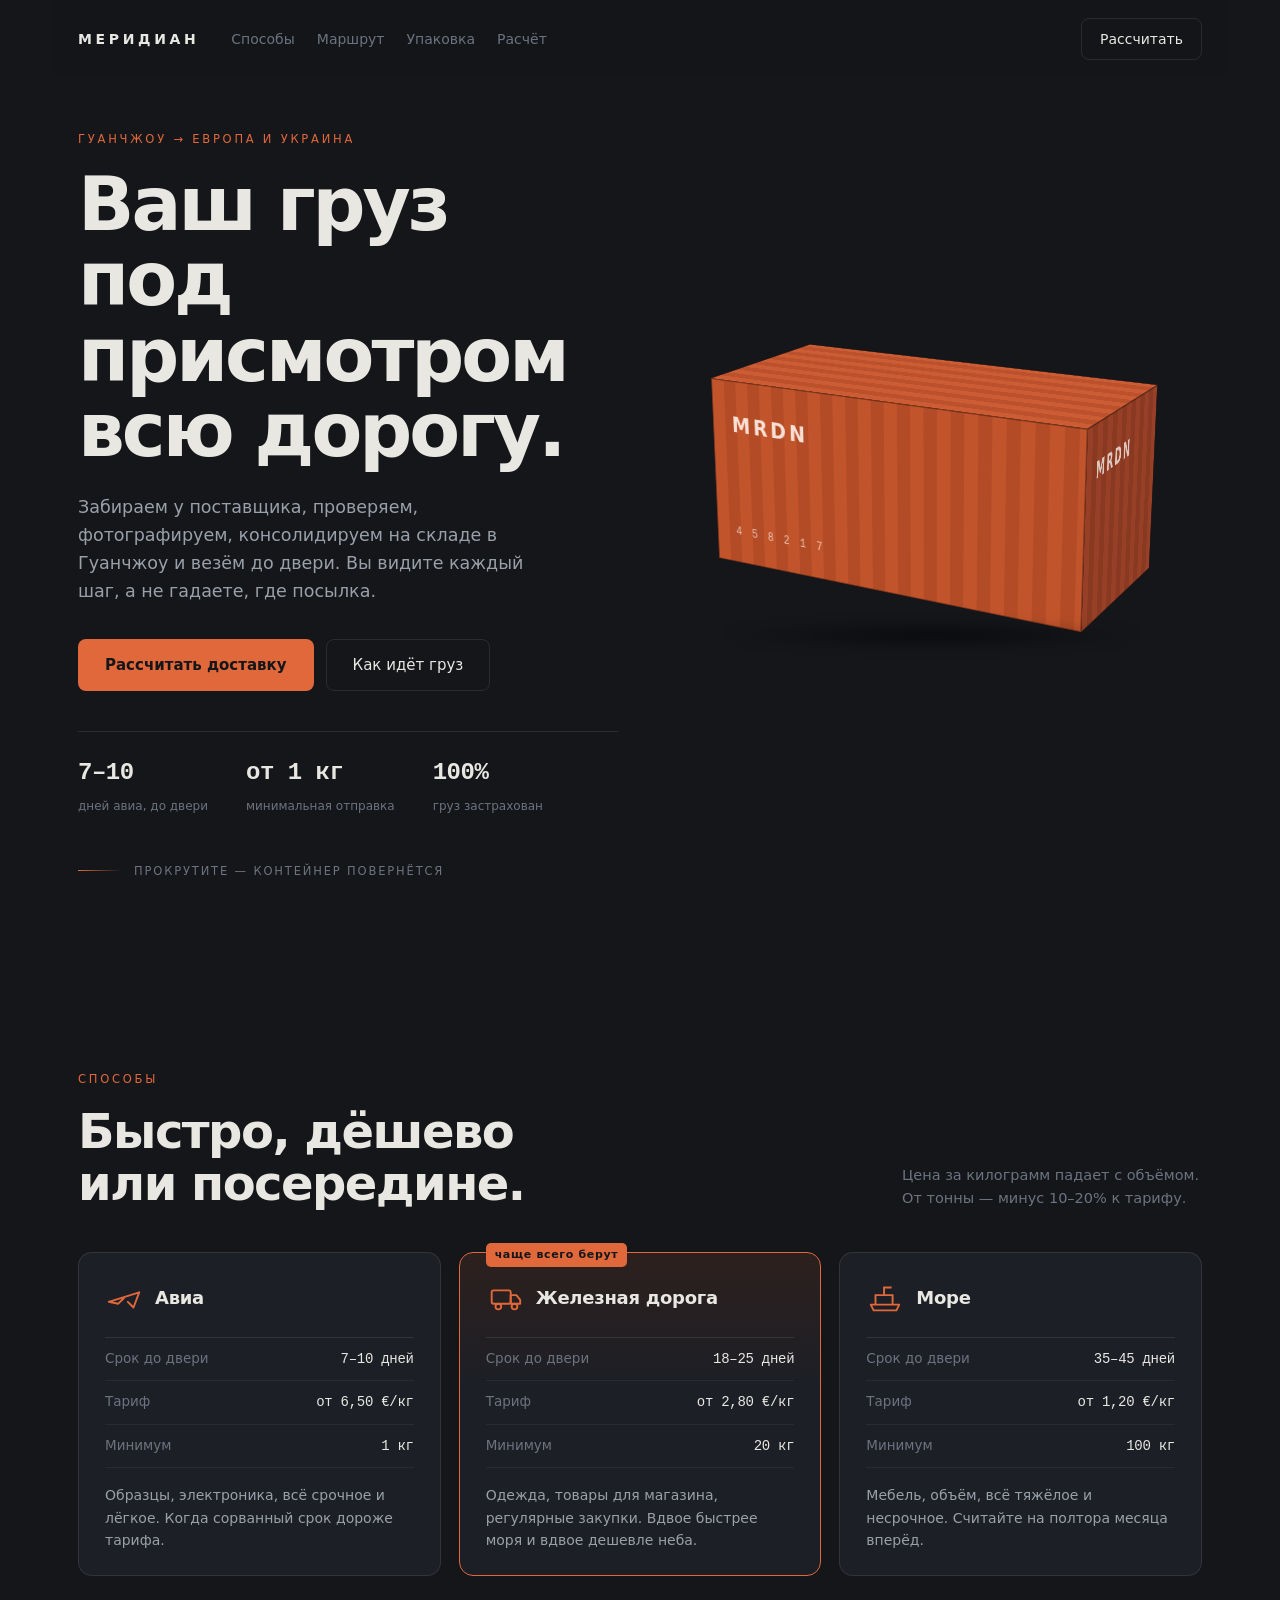
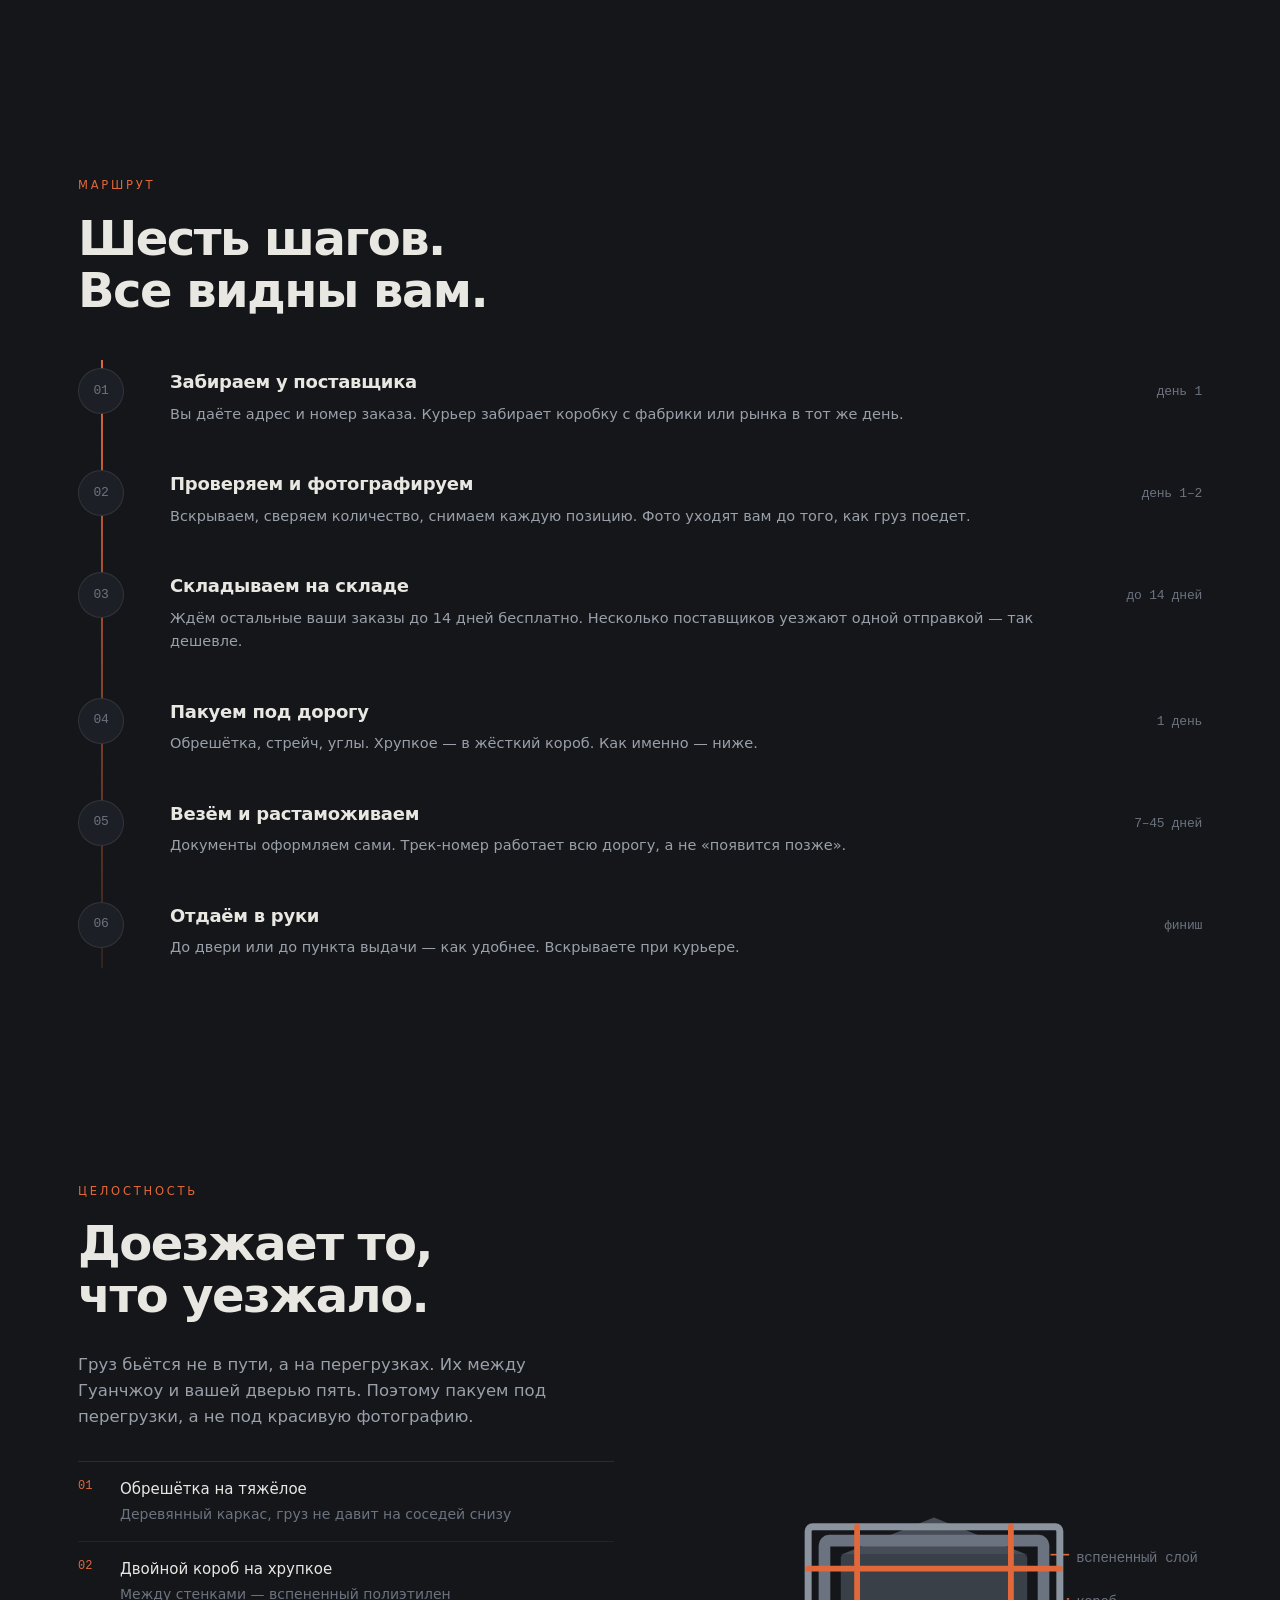
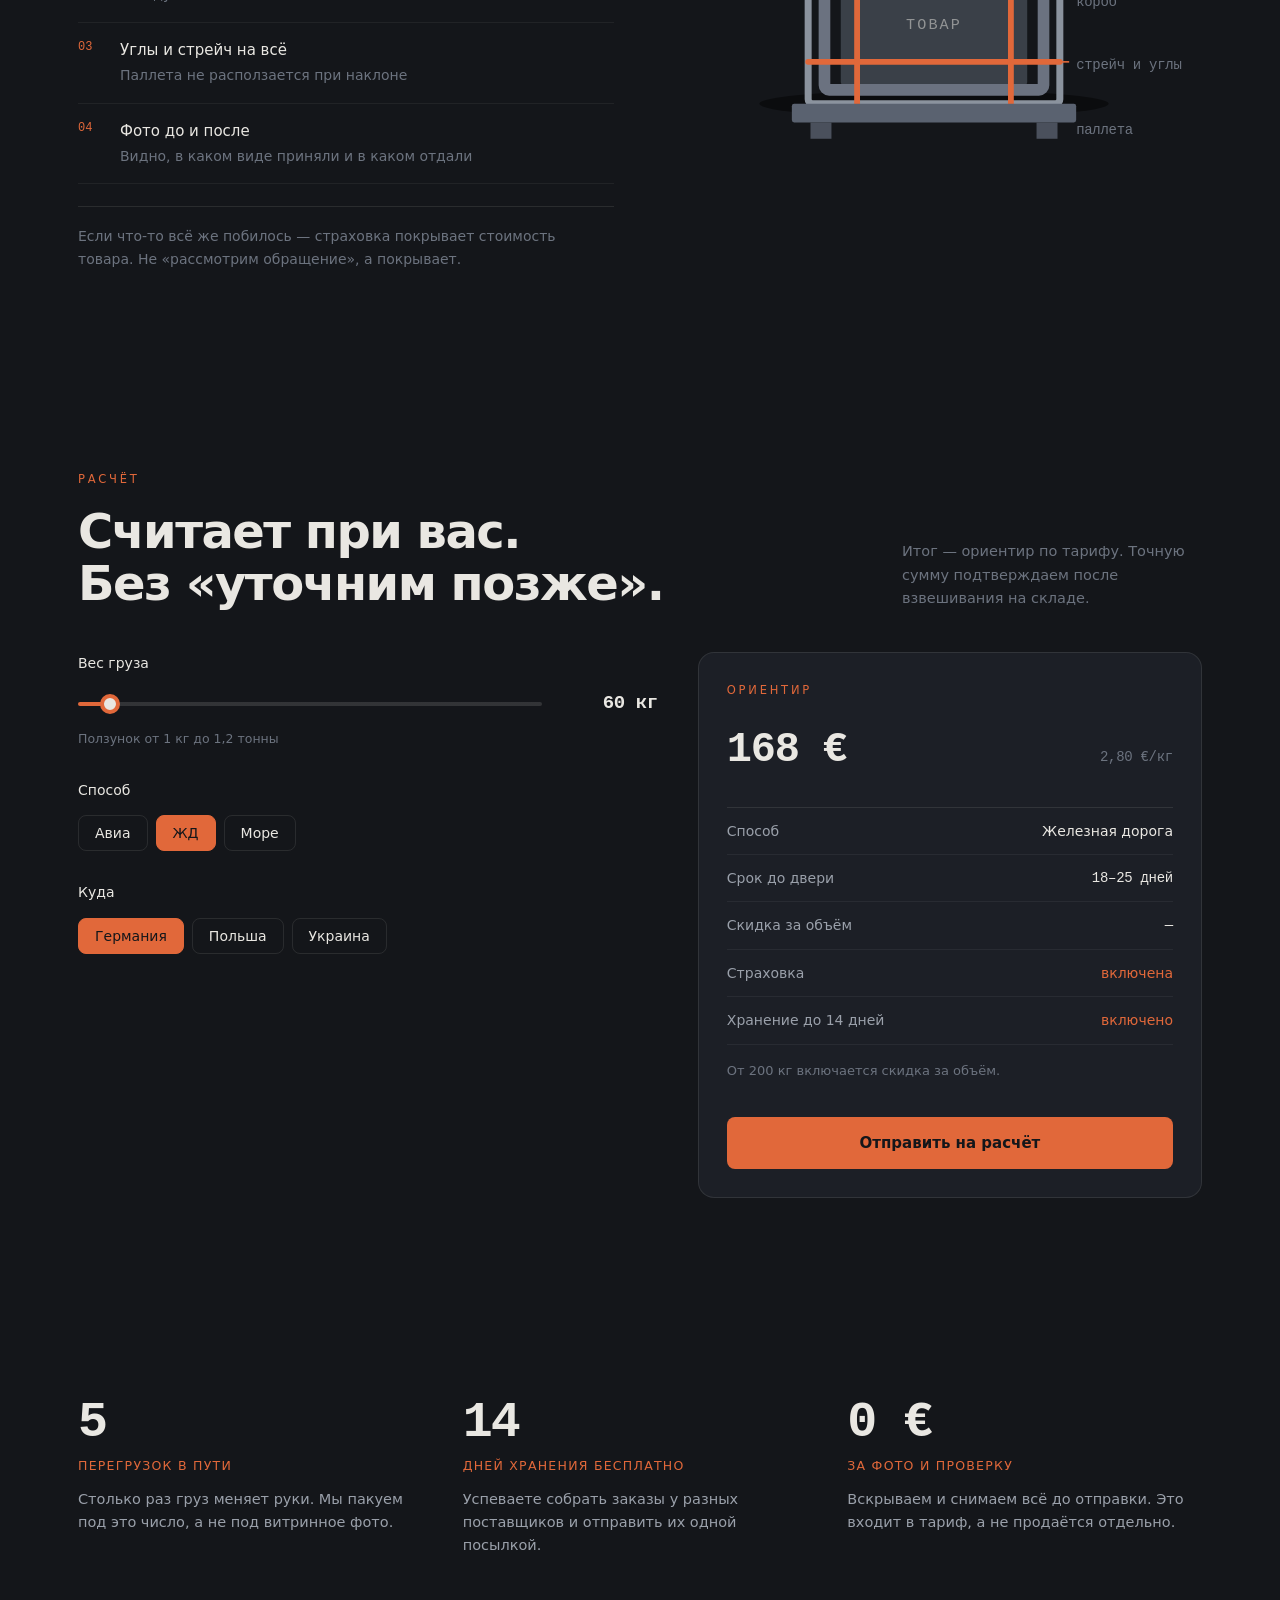
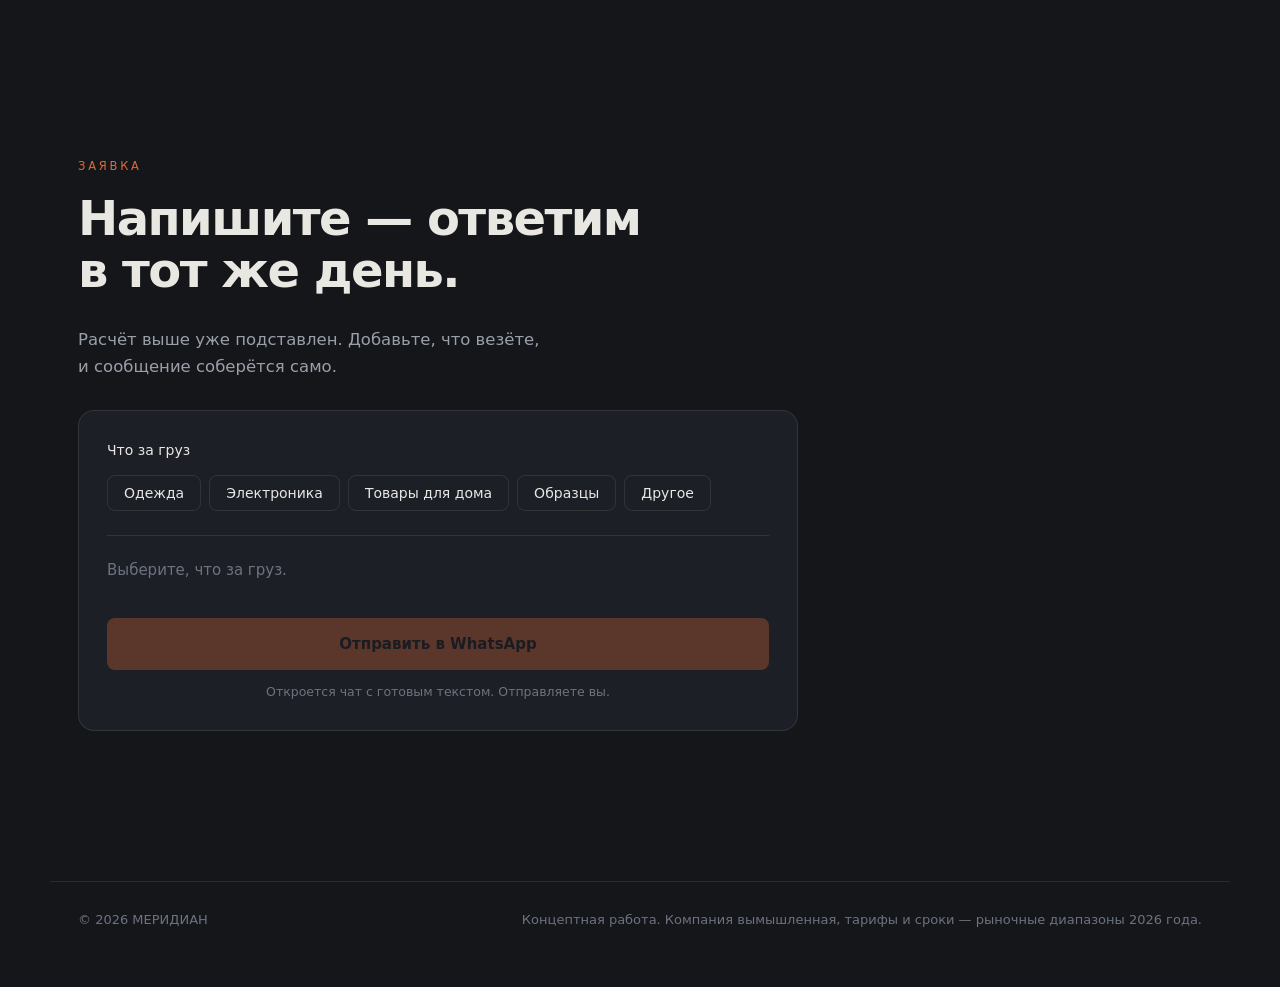
==== cargo/index.html @ ff0954dd "Меридиан — карго из Китая Пятая работа. Контейнер собран в НАСТОЯЩЕМ 3D: шесть граней в общем простр" ====
<!doctype html>
<html lang="ru">
<head>
<meta charset="utf-8">
<meta name="viewport" content="width=device-width, initial-scale=1">
<title>МЕРИДИАН — карго из Китая в Европу и Украину</title>
<meta name="description" content="Забираем товар у поставщика в Гуанчжоу, консолидируем на складе, довозим до двери. Авиа 7–10 дней, ЖД 18–25. Фото груза перед отправкой, страховка включена.">
<meta name="theme-color" content="#14161A">
<meta property="og:title" content="МЕРИДИАН — карго из Китая">
<meta property="og:description" content="От поставщика до двери. Авиа 7–10 дней, ЖД 18–25.">
<meta property="og:type" content="website">
<link rel="icon" href="data:image/svg+xml,<svg xmlns='http://www.w3.org/2000/svg' viewBox='0 0 32 32'><rect width='32' height='32' rx='8' fill='%2314161A'/><g stroke='%23E1683A' stroke-width='2.4' fill='none'><path d='M7 12h18M7 16h18M7 20h18'/></g></svg>">
<link rel="stylesheet" href="styles.css">
</head>
<body>

<header class="nav">
  <a href="#top" class="nav__logo">МЕРИДИАН</a>
  <nav class="nav__menu">
    <a href="#ways">Способы</a>
    <a href="#route">Маршрут</a>
    <a href="#care">Упаковка</a>
    <a href="#calc">Расчёт</a>
  </nav>
  <a href="#order" class="nav__cta">Рассчитать</a>
</header>

<main id="top">

  <!-- ══ ПЕРВЫЙ ЭКРАН · настоящий CSS-3D контейнер ══ -->
  <section class="hero">
    <div class="hero__col">
      <p class="eyebrow settle" data-words>Гуанчжоу → Европа и Украина</p>
      <h1 class="settle" data-words>Ваш груз<br>под присмотром<br>всю дорогу.</h1>
      <p class="hero__sub">Забираем у поставщика, проверяем, фотографируем, консолидируем на складе в Гуанчжоу и везём до двери. Вы видите каждый шаг, а не гадаете, где посылка.</p>
      <div class="hero__cta">
        <a href="#calc" class="btn btn--solid">Рассчитать доставку</a>
        <a href="#route" class="btn">Как идёт груз</a>
      </div>
      <div class="facts">
        <div><b class="mono">7–10</b><span>дней авиа, до двери</span></div>
        <div><b class="mono">от 1 кг</b><span>минимальная отправка</span></div>
        <div><b class="mono">100%</b><span>груз застрахован</span></div>
      </div>
    </div>

    <!-- Шесть настоящих граней в 3D-пространстве, а не рисунок -->
    <div class="scene" id="scene" aria-hidden="true">
      <div class="box" id="box">
        <div class="face face--front">
          <span class="face__mark">MRDN</span>
          <span class="face__code mono">4 5 8 2 1 7</span>
        </div>
        <div class="face face--back"></div>
        <div class="face face--left"></div>
        <div class="face face--right"><span class="face__mark">MRDN</span></div>
        <div class="face face--top"></div>
        <div class="face face--bottom"></div>
      </div>
      <div class="scene__shadow"></div>
    </div>

    <p class="cue"><span></span>Прокрутите — контейнер повернётся</p>
  </section>

  <!-- ══ ТРИ СПОСОБА ══ -->
  <section class="sec" id="ways">
    <div class="sec__head">
      <div>
        <p class="eyebrow">Способы</p>
        <h2 class="settle-s" data-words>Быстро, дёшево<br>или посередине.</h2>
      </div>
      <p class="sec__note">Цена за килограмм падает с объёмом. От тонны — минус 10–20% к тарифу.</p>
    </div>

    <div class="ways">
      <article class="way">
        <div class="way__top">
          <span class="way__ico" aria-hidden="true">
            <svg viewBox="0 0 40 40"><path d="M4 24 L36 14 M4 24 L14 26 L20 20 M36 14 L30 30 L24 24" stroke="currentColor" stroke-width="2" fill="none" stroke-linejoin="round" stroke-linecap="round"/></svg>
          </span>
          <h3>Авиа</h3>
        </div>
        <dl class="way__facts">
          <div><dt>Срок до двери</dt><dd class="mono">7–10 дней</dd></div>
          <div><dt>Тариф</dt><dd class="mono">от 6,50 €/кг</dd></div>
          <div><dt>Минимум</dt><dd class="mono">1 кг</dd></div>
        </dl>
        <p class="way__for">Образцы, электроника, всё срочное и лёгкое. Когда сорванный срок дороже тарифа.</p>
      </article>

      <article class="way way--best">
        <span class="way__flag">чаще всего берут</span>
        <div class="way__top">
          <span class="way__ico" aria-hidden="true">
            <svg viewBox="0 0 40 40"><rect x="6" y="12" width="20" height="14" rx="2" stroke="currentColor" stroke-width="2" fill="none"/><path d="M26 17 h6 l4 5 v4 h-10z" stroke="currentColor" stroke-width="2" fill="none" stroke-linejoin="round"/><circle cx="13" cy="29" r="3" stroke="currentColor" stroke-width="2" fill="none"/><circle cx="30" cy="29" r="3" stroke="currentColor" stroke-width="2" fill="none"/></svg>
          </span>
          <h3>Железная дорога</h3>
        </div>
        <dl class="way__facts">
          <div><dt>Срок до двери</dt><dd class="mono">18–25 дней</dd></div>
          <div><dt>Тариф</dt><dd class="mono">от 2,80 €/кг</dd></div>
          <div><dt>Минимум</dt><dd class="mono">20 кг</dd></div>
        </dl>
        <p class="way__for">Одежда, товары для магазина, регулярные закупки. Вдвое быстрее моря и вдвое дешевле неба.</p>
      </article>

      <article class="way">
        <div class="way__top">
          <span class="way__ico" aria-hidden="true">
            <svg viewBox="0 0 40 40"><path d="M5 27 h30 l-3 6 H8z" stroke="currentColor" stroke-width="2" fill="none" stroke-linejoin="round"/><path d="M10 27 V17 h18 v10" stroke="currentColor" stroke-width="2" fill="none"/><path d="M19 17 V9 h8" stroke="currentColor" stroke-width="2" fill="none"/></svg>
          </span>
          <h3>Море</h3>
        </div>
        <dl class="way__facts">
          <div><dt>Срок до двери</dt><dd class="mono">35–45 дней</dd></div>
          <div><dt>Тариф</dt><dd class="mono">от 1,20 €/кг</dd></div>
          <div><dt>Минимум</dt><dd class="mono">100 кг</dd></div>
        </dl>
        <p class="way__for">Мебель, объём, всё тяжёлое и несрочное. Считайте на полтора месяца вперёд.</p>
      </article>
    </div>
  </section>

  <!-- ══ МАРШРУТ · шаги подсвечиваются по прокрутке ══ -->
  <section class="sec" id="route">
    <p class="eyebrow">Маршрут</p>
    <h2 class="settle-s" data-words>Шесть шагов.<br>Все видны вам.</h2>

    <ol class="route">
      <li class="step" style="--s:0">
        <span class="step__n mono">01</span>
        <div class="step__body">
          <h3>Забираем у поставщика</h3>
          <p>Вы даёте адрес и номер заказа. Курьер забирает коробку с фабрики или рынка в тот же день.</p>
        </div>
        <span class="step__d mono">день 1</span>
      </li>
      <li class="step" style="--s:1">
        <span class="step__n mono">02</span>
        <div class="step__body">
          <h3>Проверяем и фотографируем</h3>
          <p>Вскрываем, сверяем количество, снимаем каждую позицию. Фото уходят вам до того, как груз поедет.</p>
        </div>
        <span class="step__d mono">день 1–2</span>
      </li>
      <li class="step" style="--s:2">
        <span class="step__n mono">03</span>
        <div class="step__body">
          <h3>Складываем на складе</h3>
          <p>Ждём остальные ваши заказы до 14 дней бесплатно. Несколько поставщиков уезжают одной отправкой — так дешевле.</p>
        </div>
        <span class="step__d mono">до 14 дней</span>
      </li>
      <li class="step" style="--s:3">
        <span class="step__n mono">04</span>
        <div class="step__body">
          <h3>Пакуем под дорогу</h3>
          <p>Обрешётка, стрейч, углы. Хрупкое — в жёсткий короб. Как именно — ниже.</p>
        </div>
        <span class="step__d mono">1 день</span>
      </li>
      <li class="step" style="--s:4">
        <span class="step__n mono">05</span>
        <div class="step__body">
          <h3>Везём и растаможиваем</h3>
          <p>Документы оформляем сами. Трек-номер работает всю дорогу, а не «появится позже».</p>
        </div>
        <span class="step__d mono">7–45 дней</span>
      </li>
      <li class="step" style="--s:5">
        <span class="step__n mono">06</span>
        <div class="step__body">
          <h3>Отдаём в руки</h3>
          <p>До двери или до пункта выдачи — как удобнее. Вскрываете при курьере.</p>
        </div>
        <span class="step__d mono">финиш</span>
      </li>
    </ol>
  </section>

  <!-- ══ ЦЕЛОСТНОСТЬ ГРУЗА ══ -->
  <section class="sec sec--split" id="care">
    <div>
      <p class="eyebrow">Целостность</p>
      <h2 class="settle-s" data-words>Доезжает то,<br>что уезжало.</h2>
      <p class="lead">Груз бьётся не в пути, а на перегрузках. Их между Гуанчжоу и вашей дверью пять. Поэтому пакуем под перегрузки, а не под красивую фотографию.</p>
      <dl class="rows">
        <div><dt>01</dt><dd><b>Обрешётка на тяжёлое</b><span>Деревянный каркас, груз не давит на соседей снизу</span></dd></div>
        <div><dt>02</dt><dd><b>Двойной короб на хрупкое</b><span>Между стенками — вспененный полиэтилен</span></dd></div>
        <div><dt>03</dt><dd><b>Углы и стрейч на всё</b><span>Паллета не расползается при наклоне</span></dd></div>
        <div><dt>04</dt><dd><b>Фото до и после</b><span>Видно, в каком виде приняли и в каком отдали</span></dd></div>
      </dl>
      <p class="note">Если что-то всё же побилось — страховка покрывает стоимость товара. Не «рассмотрим обращение», а покрывает.</p>
    </div>

    <!-- Упаковка собирается слой за слоем по прокрутке -->
    <div class="pack">
      <svg viewBox="0 0 460 400" aria-label="Как собирается упаковка">
        <ellipse cx="230" cy="356" rx="150" ry="12" fill="#000" opacity=".45"/>
        <g class="pk" style="--p:0">
          <rect x="150" y="228" width="160" height="112" rx="3" fill="#3A4048"/>
          <path d="M150 228 L230 196 L310 228" fill="#464D57"/>
          <text class="pk__t mono" x="230" y="292">ТОВАР</text>
        </g>
        <g class="pk" style="--p:1">
          <rect x="136" y="216" width="188" height="128" rx="4" fill="none" stroke="#6B7280" stroke-width="10"/>
          <text class="pk__l mono" x="352" y="234">вспененный слой</text>
          <path d="M330 228 H346" stroke="var(--acc)" stroke-width="1.4"/>
        </g>
        <g class="pk" style="--p:2">
          <rect x="122" y="204" width="216" height="152" rx="4" fill="none" stroke="#8B939E" stroke-width="6"/>
          <text class="pk__l mono" x="352" y="272">короб</text>
          <path d="M344 266 H346" stroke="var(--acc)" stroke-width="1.4"/>
        </g>
        <g class="pk" style="--p:3">
          <g stroke="var(--acc)" stroke-width="5" fill="none" stroke-linecap="round">
            <path d="M122 240 H338"/><path d="M122 320 H338"/>
            <path d="M164 204 V356"/><path d="M296 204 V356"/>
          </g>
          <text class="pk__l mono" x="352" y="326">стрейч и углы</text>
          <path d="M340 320 H346" stroke="var(--acc)" stroke-width="1.4"/>
        </g>
        <g class="pk" style="--p:4">
          <rect x="108" y="356" width="244" height="16" rx="2" fill="#5A6270"/>
          <rect x="124" y="372" width="18" height="14" fill="#4A505C"/>
          <rect x="318" y="372" width="18" height="14" fill="#4A505C"/>
          <text class="pk__l mono" x="352" y="382">паллета</text>
        </g>
      </svg>
    </div>
  </section>

  <!-- ══ КАЛЬКУЛЯТОР ══ -->
  <section class="sec" id="calc">
    <div class="sec__head">
      <div>
        <p class="eyebrow">Расчёт</p>
        <h2 class="settle-s" data-words>Считает при вас.<br>Без «уточним позже».</h2>
      </div>
      <p class="sec__note">Итог — ориентир по тарифу. Точную сумму подтверждаем после взвешивания на складе.</p>
    </div>

    <div class="calc">
      <div class="calc__form">
        <div class="field">
          <label for="w">Вес груза</label>
          <div class="field__row">
            <input id="w" type="range" min="1" max="1200" step="1" value="60">
            <output class="mono" id="wOut">60 кг</output>
          </div>
          <p class="field__hint">Ползунок от 1 кг до 1,2 тонны</p>
        </div>

        <div class="field">
          <span class="field__label">Способ</span>
          <div class="chips" data-group="way">
            <button class="chip" data-way="air">Авиа</button>
            <button class="chip is-on" data-way="rail">ЖД</button>
            <button class="chip" data-way="sea">Море</button>
          </div>
        </div>

        <div class="field">
          <span class="field__label">Куда</span>
          <div class="chips" data-group="dest">
            <button class="chip is-on" data-dest="Германию">Германия</button>
            <button class="chip" data-dest="Польшу">Польша</button>
            <button class="chip" data-dest="Украину">Украина</button>
          </div>
        </div>
      </div>

      <aside class="quote">
        <p class="eyebrow">Ориентир</p>
        <div class="quote__big">
          <b class="mono" id="qPrice">168 €</b>
          <span class="mono" id="qRate">2,80 €/кг</span>
        </div>
        <dl class="quote__lines">
          <div><dt>Способ</dt><dd id="qWay">Железная дорога</dd></div>
          <div><dt>Срок до двери</dt><dd class="mono" id="qDays">18–25 дней</dd></div>
          <div><dt>Скидка за объём</dt><dd class="mono" id="qDisc">—</dd></div>
          <div><dt>Страховка</dt><dd class="ok">включена</dd></div>
          <div><dt>Хранение до 14 дней</dt><dd class="ok">включено</dd></div>
        </dl>
        <p class="quote__note" id="qNote"></p>
        <a href="#order" class="btn btn--solid btn--wide">Отправить на расчёт</a>
      </aside>
    </div>
  </section>

  <!-- ══ ДОВЕРИЕ ══ -->
  <section class="sec">
    <div class="trust">
      <div><b class="mono">5</b><span>перегрузок в пути</span><p>Столько раз груз меняет руки. Мы пакуем под это число, а не под витринное фото.</p></div>
      <div><b class="mono">14</b><span>дней хранения бесплатно</span><p>Успеваете собрать заказы у разных поставщиков и отправить их одной посылкой.</p></div>
      <div><b class="mono">0 €</b><span>за фото и проверку</span><p>Вскрываем и снимаем всё до отправки. Это входит в тариф, а не продаётся отдельно.</p></div>
    </div>
  </section>

  <!-- ══ ЗАКАЗ ══ -->
  <section class="sec" id="order">
    <p class="eyebrow">Заявка</p>
    <h2 class="settle-s" data-words>Напишите — ответим<br>в тот же день.</h2>
    <p class="lead">Расчёт выше уже подставлен. Добавьте, что везёте, и сообщение соберётся само.</p>

    <div class="order">
      <div class="order__step">
        <span class="field__label">Что за груз</span>
        <div class="chips" data-group="cargo">
          <button class="chip" data-cargo="одежду">Одежда</button>
          <button class="chip" data-cargo="электронику">Электроника</button>
          <button class="chip" data-cargo="товары для дома">Товары для дома</button>
          <button class="chip" data-cargo="образцы">Образцы</button>
          <button class="chip" data-cargo="другое">Другое</button>
        </div>
      </div>
      <div class="order__result">
        <p class="order__preview" id="orderPreview">Выберите, что за груз.</p>
        <a class="btn btn--solid btn--wide is-off" id="orderSend" href="#" aria-disabled="true">Отправить в WhatsApp</a>
        <p class="order__note">Откроется чат с готовым текстом. Отправляете вы.</p>
      </div>
    </div>
  </section>

</main>

<footer class="foot">
  <span>© 2026 МЕРИДИАН</span>
  <span class="foot__note">Концептная работа. Компания вымышленная, тарифы и сроки — рыночные диапазоны 2026 года.</span>
</footer>

<script src="script.js"></script>
</body>
</html>
---- cargo/styles.css ----
/* ============================================================
   МЕРИДИАН — карго из Китая
   Пятая палитра портфолио: графит и сигнальный оранжевый.
   Цифры моноширинным — язык логистики: трек-номера, вес, сроки.
   ============================================================ */
:root{
  --bg:#14161A;
  --surface:#1C1F26;
  --raise:#232730;
  --text:#E9E7E2;
  --dim:#9AA0AA;
  --mute:#6C737F;
  --line:rgba(233,231,226,.10);
  --acc:#E1683A;          /* ржавый оранжевый контейнера, не неон */
  --acc-soft:rgba(225,104,58,.12);

  --font:-apple-system,BlinkMacSystemFont,"SF Pro Display","SF Pro Text","Helvetica Neue","Segoe UI",system-ui,sans-serif;
  --mono:ui-monospace,"SF Mono",SFMono-Regular,Menlo,Consolas,monospace;
  --max:1180px;
  --ease:cubic-bezier(.22,1,.36,1);
  --soft:cubic-bezier(.16,.84,.28,1);
}
*{margin:0;padding:0;box-sizing:border-box}
html{scroll-behavior:smooth}
body{font-family:var(--font);background:var(--bg);color:var(--text);
     line-height:1.6;-webkit-font-smoothing:antialiased;overflow-x:hidden}
.mono{font-family:var(--mono);font-variant-numeric:tabular-nums;letter-spacing:-.02em}

/* ---------- ШАПКА ---------- */
.nav{position:sticky;top:0;z-index:90;display:flex;align-items:center;gap:32px;
     max-width:var(--max);margin:0 auto;padding:18px 28px;
     background:rgba(20,22,26,.78);backdrop-filter:blur(16px);-webkit-backdrop-filter:blur(16px)}
.nav__logo{font-size:14px;font-weight:700;letter-spacing:.26em;color:var(--text);text-decoration:none}
.nav__menu{display:flex;gap:22px}
.nav__menu a{font-size:14px;color:var(--mute);text-decoration:none;transition:color .3s var(--ease)}
.nav__menu a:hover{color:var(--text)}
.nav__cta{margin-left:auto;font-size:14px;color:var(--text);text-decoration:none;
          border:1px solid var(--line);border-radius:8px;padding:9px 18px;
          transition:border-color .3s var(--ease),background .3s var(--ease)}
.nav__cta:hover{border-color:var(--acc);background:var(--acc-soft)}

/* ---------- ОБЩЕЕ ---------- */
.eyebrow{font-size:11.5px;letter-spacing:.24em;text-transform:uppercase;color:var(--acc);margin-bottom:18px}
h1{font-size:clamp(40px,6.2vw,74px);font-weight:600;letter-spacing:-.04em;line-height:1.02;margin-bottom:24px}
h2{font-size:clamp(28px,4.2vw,48px);font-weight:600;letter-spacing:-.032em;line-height:1.08;margin-bottom:30px}
h3{font-size:18px;font-weight:600;letter-spacing:-.015em;margin-bottom:8px}
.lead{font-size:16.5px;color:var(--dim);max-width:470px;margin-bottom:30px}
.note{font-size:14px;color:var(--mute);margin-top:22px;padding-top:18px;border-top:1px solid var(--line)}

.btn{display:inline-block;padding:13px 26px;border-radius:8px;font-size:15px;font-weight:500;
     text-decoration:none;color:var(--text);border:1px solid var(--line);
     transition:border-color .3s var(--ease),background .3s var(--ease),transform .3s var(--ease)}
.btn:hover{border-color:rgba(233,231,226,.28)}
.btn--solid{background:var(--acc);color:#14161A;border-color:transparent;font-weight:600}
.btn--solid:hover{background:#EE7A4D;transform:translateY(-2px)}
.btn--wide{display:block;text-align:center}
.btn.is-off{opacity:.32;pointer-events:none}

.sec{max-width:var(--max);margin:0 auto;padding:100px 28px}
.sec--split{display:grid;grid-template-columns:1fr 1fr;gap:52px;align-items:center}
.sec__head{display:flex;justify-content:space-between;align-items:flex-end;gap:40px;flex-wrap:wrap;margin-bottom:42px}
.sec__head h2{margin-bottom:0}
.sec__note{font-size:14.5px;color:var(--mute);max-width:300px}

/* ============================================================
   ПЕРВЫЙ ЭКРАН · КОНТЕЙНЕР В НАСТОЯЩЕМ 3D

   Шесть граней в общем 3D-пространстве. preserve-3d заставляет
   браузер считать глубину по-настоящему, а не рисовать плоскую
   картинку. Поворот по прокрутке — через --ry.
   ============================================================ */
.hero{position:relative;max-width:var(--max);margin:0 auto;padding:52px 28px 90px;
      display:grid;grid-template-columns:1fr 1fr;gap:44px;align-items:center;overflow:clip}
.hero__sub{font-size:17.5px;color:var(--dim);max-width:470px;margin-bottom:34px}
.hero__cta{display:flex;gap:12px;flex-wrap:wrap;margin-bottom:40px}
.facts{display:flex;gap:38px;flex-wrap:wrap;border-top:1px solid var(--line);padding-top:22px}
.facts b{display:block;font-size:24px;font-weight:600}
.facts span{font-size:12px;color:var(--mute)}

.scene{position:relative;height:420px;display:flex;align-items:center;justify-content:center;
       perspective:1400px;perspective-origin:50% 42%}
.box{
  position:relative;width:400px;height:190px;
  transform-style:preserve-3d;                    /* без этого грани схлопнутся в плоскость */
  transform:rotateX(-16deg) rotateY(var(--ry,-28deg));
  --d:180px;                                       /* глубина контейнера */
}
.face{position:absolute;inset:0;border:1px solid rgba(0,0,0,.35)}
/* Гофра — характерная примета контейнера, рисуется полосами */
.face--front,.face--back{
  background:
    repeating-linear-gradient(90deg,#C2542C 0 14px,#A8462350 14px 28px),
    #B84E28;
  transform:translateZ(calc(var(--d)/2));
}
.face--back{transform:translateZ(calc(var(--d)/-2)) rotateY(180deg);filter:brightness(.62)}
.face--left,.face--right{
  width:var(--d);left:calc(50% - var(--d)/2);
  background:repeating-linear-gradient(90deg,#A8462B 0 12px,#8E3A2350 12px 24px),#9C4126;
}
.face--left{transform:rotateY(-90deg) translateZ(200px);filter:brightness(.78)}
.face--right{transform:rotateY(90deg) translateZ(200px);filter:brightness(.9)}
.face--top,.face--bottom{
  height:var(--d);top:calc(50% - var(--d)/2);
  background:repeating-linear-gradient(0deg,#CB5C33 0 14px,#B04A2850 14px 28px),#C0552E;
}
.face--top{transform:rotateX(90deg) translateZ(95px)}
.face--bottom{transform:rotateX(-90deg) translateZ(95px);filter:brightness(.5)}

.face__mark{position:absolute;left:22px;top:26px;font-size:22px;font-weight:800;
            letter-spacing:.16em;color:rgba(255,240,232,.9)}
.face__code{position:absolute;left:22px;bottom:22px;font-size:12px;
            letter-spacing:.2em;color:rgba(255,240,232,.72)}
.scene__shadow{position:absolute;bottom:36px;left:50%;transform:translateX(-50%);
               width:420px;height:26px;border-radius:50%;
               background:radial-gradient(closest-side,rgba(0,0,0,.6),transparent);filter:blur(6px)}

.cue{grid-column:1/-1;display:flex;align-items:center;gap:12px;
     font-size:11.5px;letter-spacing:.16em;text-transform:uppercase;color:var(--mute)}
.cue span{width:44px;height:1px;background:linear-gradient(90deg,var(--acc),transparent)}

@supports (animation-timeline:view()){
  @media (prefers-reduced-motion:no-preference){
    /* Контейнер доворачивается, пока первый экран уходит вверх */
    .box{animation:spin linear both;animation-timeline:view();animation-range:cover 0% cover 100%}
  }
}
@keyframes spin{
  from{transform:rotateX(-16deg) rotateY(-34deg)}
  to  {transform:rotateX(-10deg) rotateY(26deg)}
}

/* ---------- ТРИ СПОСОБА ---------- */
.ways{display:grid;grid-template-columns:repeat(auto-fit,minmax(280px,1fr));gap:18px}
.way{position:relative;background:var(--surface);border:1px solid var(--line);border-radius:14px;
     padding:26px 26px 24px;transition:border-color .3s var(--ease),transform .3s var(--ease)}
.way:hover{border-color:rgba(233,231,226,.22);transform:translateY(-3px)}
.way--best{border-color:var(--acc);background:linear-gradient(180deg,var(--acc-soft),var(--surface) 42%)}
.way__flag{position:absolute;top:-10px;left:26px;background:var(--acc);color:#14161A;
           font-size:11px;font-weight:600;letter-spacing:.06em;border-radius:5px;padding:3px 9px}
.way__top{display:flex;align-items:center;gap:12px;margin-bottom:20px}
.way__ico{width:38px;height:38px;color:var(--acc);flex:none}
.way__ico svg{width:100%;height:100%}
.way__top h3{margin-bottom:0}
.way__facts{border-top:1px solid var(--line);margin-bottom:16px}
.way__facts>div{display:flex;gap:12px;padding:10px 0;border-bottom:1px solid rgba(233,231,226,.06)}
.way__facts dt{font-size:13.5px;color:var(--mute)}
.way__facts dd{margin-left:auto;font-size:14px;font-weight:500}
.way__for{font-size:14px;color:var(--dim)}

/* ---------- МАРШРУТ ---------- */
.route{list-style:none;counter-reset:none;position:relative}
/* Вертикальная линия маршрута */
.route::before{content:"";position:absolute;left:23px;top:14px;bottom:14px;width:2px;
               background:linear-gradient(180deg,var(--acc),rgba(225,104,58,.15))}
.step{position:relative;display:grid;grid-template-columns:70px 1fr 120px;gap:22px;
      align-items:start;padding:22px 0}
.step__n{position:relative;z-index:2;width:46px;height:46px;border-radius:50%;
         display:flex;align-items:center;justify-content:center;font-size:13px;
         background:var(--surface);border:1px solid var(--line);color:var(--mute);
         transition:color .4s var(--ease),border-color .4s var(--ease),background .4s var(--ease)}
.step__body h3{margin-bottom:6px}
.step__body p{font-size:14.5px;color:var(--dim)}
.step__d{font-size:13px;color:var(--mute);text-align:right;padding-top:14px}

@supports (animation-timeline:view()){
  @media (prefers-reduced-motion:no-preference){
    .step{animation:stepIn linear both;animation-timeline:view();animation-range:entry 8% cover 30%}
    .step__n{animation:stepOn linear both;animation-timeline:view();animation-range:entry 14% cover 34%}
  }
}
@keyframes stepIn{from{opacity:0;transform:translateY(18px)}to{opacity:1;transform:none}}
@keyframes stepOn{to{color:#14161A;background:var(--acc);border-color:var(--acc)}}

/* ---------- СТРОКИ ---------- */
.rows{border-top:1px solid var(--line)}
.rows>div{display:flex;gap:18px;padding:15px 0;border-bottom:1px solid rgba(233,231,226,.06)}
.rows dt{font-family:var(--mono);font-size:12px;color:var(--acc);min-width:24px}
.rows dd b{display:block;font-size:15px;font-weight:500}
.rows dd span{font-size:14px;color:var(--mute)}

/* ---------- УПАКОВКА ---------- */
.pack svg{width:100%;height:auto}
.pk__t{fill:rgba(233,231,226,.5);font-size:13px;text-anchor:middle;letter-spacing:.14em}
.pk__l{fill:var(--mute);font-size:12px}
@supports (animation-timeline:view()){
  @media (prefers-reduced-motion:no-preference){
    /* Слои упаковки надеваются один за другим */
    .pk{animation:pkOn linear both;animation-timeline:view();
        animation-range:entry calc(10% + var(--p)*11%) entry calc(38% + var(--p)*11%)}
  }
}
@keyframes pkOn{from{opacity:0;transform:scale(1.06)}to{opacity:1;transform:none}}

/* ---------- КАЛЬКУЛЯТОР ---------- */
.calc{display:grid;grid-template-columns:1.15fr 1fr;gap:40px;align-items:start}
.calc__form{display:flex;flex-direction:column;gap:30px}
.field label,.field__label{display:block;font-size:14px;font-weight:500;margin-bottom:14px}
.field__row{display:flex;align-items:center;gap:20px}
.field__hint{font-size:12.5px;color:var(--mute);margin-top:10px}
input[type=range]{flex:1;-webkit-appearance:none;appearance:none;height:4px;border-radius:2px;
  background:linear-gradient(90deg,var(--acc) var(--fill,5%),rgba(233,231,226,.14) var(--fill,5%));outline:none}
input[type=range]::-webkit-slider-thumb{-webkit-appearance:none;width:20px;height:20px;border-radius:50%;
  background:var(--text);cursor:pointer;border:4px solid var(--acc)}
input[type=range]::-moz-range-thumb{width:20px;height:20px;border-radius:50%;background:var(--text);
  cursor:pointer;border:4px solid var(--acc)}
output{font-size:19px;font-weight:600;min-width:96px;text-align:right}

.chips{display:flex;flex-wrap:wrap;gap:8px}
.chip{font-family:inherit;font-size:14px;background:transparent;color:var(--text);cursor:pointer;
      border:1px solid var(--line);border-radius:8px;padding:9px 16px;
      transition:border-color .25s var(--ease),background .25s var(--ease),color .25s var(--ease)}
.chip:hover{border-color:rgba(233,231,226,.26)}
.chip.is-on{background:var(--acc);border-color:var(--acc);color:#14161A;font-weight:500}

.quote{background:var(--surface);border:1px solid var(--line);border-radius:16px;padding:28px;position:sticky;top:86px}
.quote__big{display:flex;align-items:baseline;gap:14px;margin-bottom:22px}
.quote__big b{font-size:42px;font-weight:600;letter-spacing:-.03em}
.quote__big span{font-size:14px;color:var(--mute);margin-left:auto}
.quote__lines{border-top:1px solid var(--line)}
.quote__lines>div{display:flex;gap:12px;padding:12px 0;border-bottom:1px solid rgba(233,231,226,.06)}
.quote__lines dt{font-size:14px;color:var(--dim)}
.quote__lines dd{margin-left:auto;font-size:14px}
.quote__lines .ok{color:var(--acc)}
.quote__note{font-size:13px;color:var(--mute);margin:16px 0 20px;min-height:36px}

/* ---------- ДОВЕРИЕ ---------- */
.trust{display:grid;grid-template-columns:repeat(auto-fit,minmax(240px,1fr));gap:30px}
.trust b{display:block;font-size:50px;font-weight:600;letter-spacing:-.04em;line-height:1}
.trust span{display:block;font-size:12.5px;letter-spacing:.1em;text-transform:uppercase;color:var(--acc);margin:8px 0 12px}
.trust p{font-size:14.5px;color:var(--dim)}

/* ---------- ЗАКАЗ ---------- */
.order{background:var(--surface);border:1px solid var(--line);border-radius:16px;padding:28px;max-width:720px}
.order__step{margin-bottom:24px}
.order__result{border-top:1px solid var(--line);padding-top:22px}
.order__preview{font-size:15px;color:var(--mute);margin-bottom:16px;min-height:44px}
.order__preview.is-ready{color:var(--text)}
.order__note{font-size:12.5px;color:var(--mute);text-align:center;margin-top:12px}

.foot{max-width:var(--max);margin:50px auto 0;padding:28px 28px 56px;border-top:1px solid var(--line);
      display:flex;justify-content:space-between;flex-wrap:wrap;gap:12px;font-size:13px;color:var(--mute)}

/* ---------- ТЕКСТОВЫЕ АНИМАЦИИ ---------- */
.w{display:inline-block}
.settle .w{animation:settle 1s var(--soft) both;animation-delay:calc(var(--i)*80ms)}
@supports (animation-timeline:view()){
  @media (prefers-reduced-motion:no-preference){
    .settle-s .w{animation:settle linear both;animation-timeline:view();
                 animation-range:entry calc(10% + var(--i)*3.5%) entry calc(46% + var(--i)*3.5%)}
  }
}
@keyframes settle{
  from{opacity:0;transform:translateY(18px);filter:blur(7px)}
  to  {opacity:1;transform:none;filter:blur(0)}
}

/* ---------- ТЕЛЕФОН ---------- */
@media (max-width:1000px){
  .calc{grid-template-columns:1fr;gap:28px}
  .quote{position:static}
}
@media (max-width:860px){
  .hero{grid-template-columns:1fr;gap:26px;padding-top:30px}
  .scene{order:-1;height:300px}
  .box{width:280px;height:135px;--d:126px}
  .face--left,.face--right{left:calc(50% - var(--d)/2)}
  .face--left{transform:rotateY(-90deg) translateZ(140px)}
  .face--right{transform:rotateY(90deg) translateZ(140px)}
  .face--top{transform:rotateX(90deg) translateZ(67px)}
  .face--bottom{transform:rotateX(-90deg) translateZ(67px)}
  .face__mark{font-size:16px;left:14px;top:16px}
  .face__code{font-size:10px;left:14px;bottom:14px}
  .scene__shadow{width:290px}
  .sec--split{grid-template-columns:1fr;gap:28px}
  .sec{padding:70px 20px}
  .nav{gap:14px;padding:14px 20px}
  .nav__menu{display:none}
  .step{grid-template-columns:56px 1fr;gap:16px}
  .step__d{grid-column:2;text-align:left;padding-top:6px}
  .route::before{left:19px}
  .facts{gap:24px}
}
@media (prefers-reduced-motion:reduce){
  *,*::before,*::after{animation-duration:.01ms !important;animation-iteration-count:1 !important;transition-duration:.01ms !important}
  .box{transform:rotateX(-14deg) rotateY(-24deg)}
  .step__n{background:var(--acc);color:#14161A;border-color:var(--acc)}
}
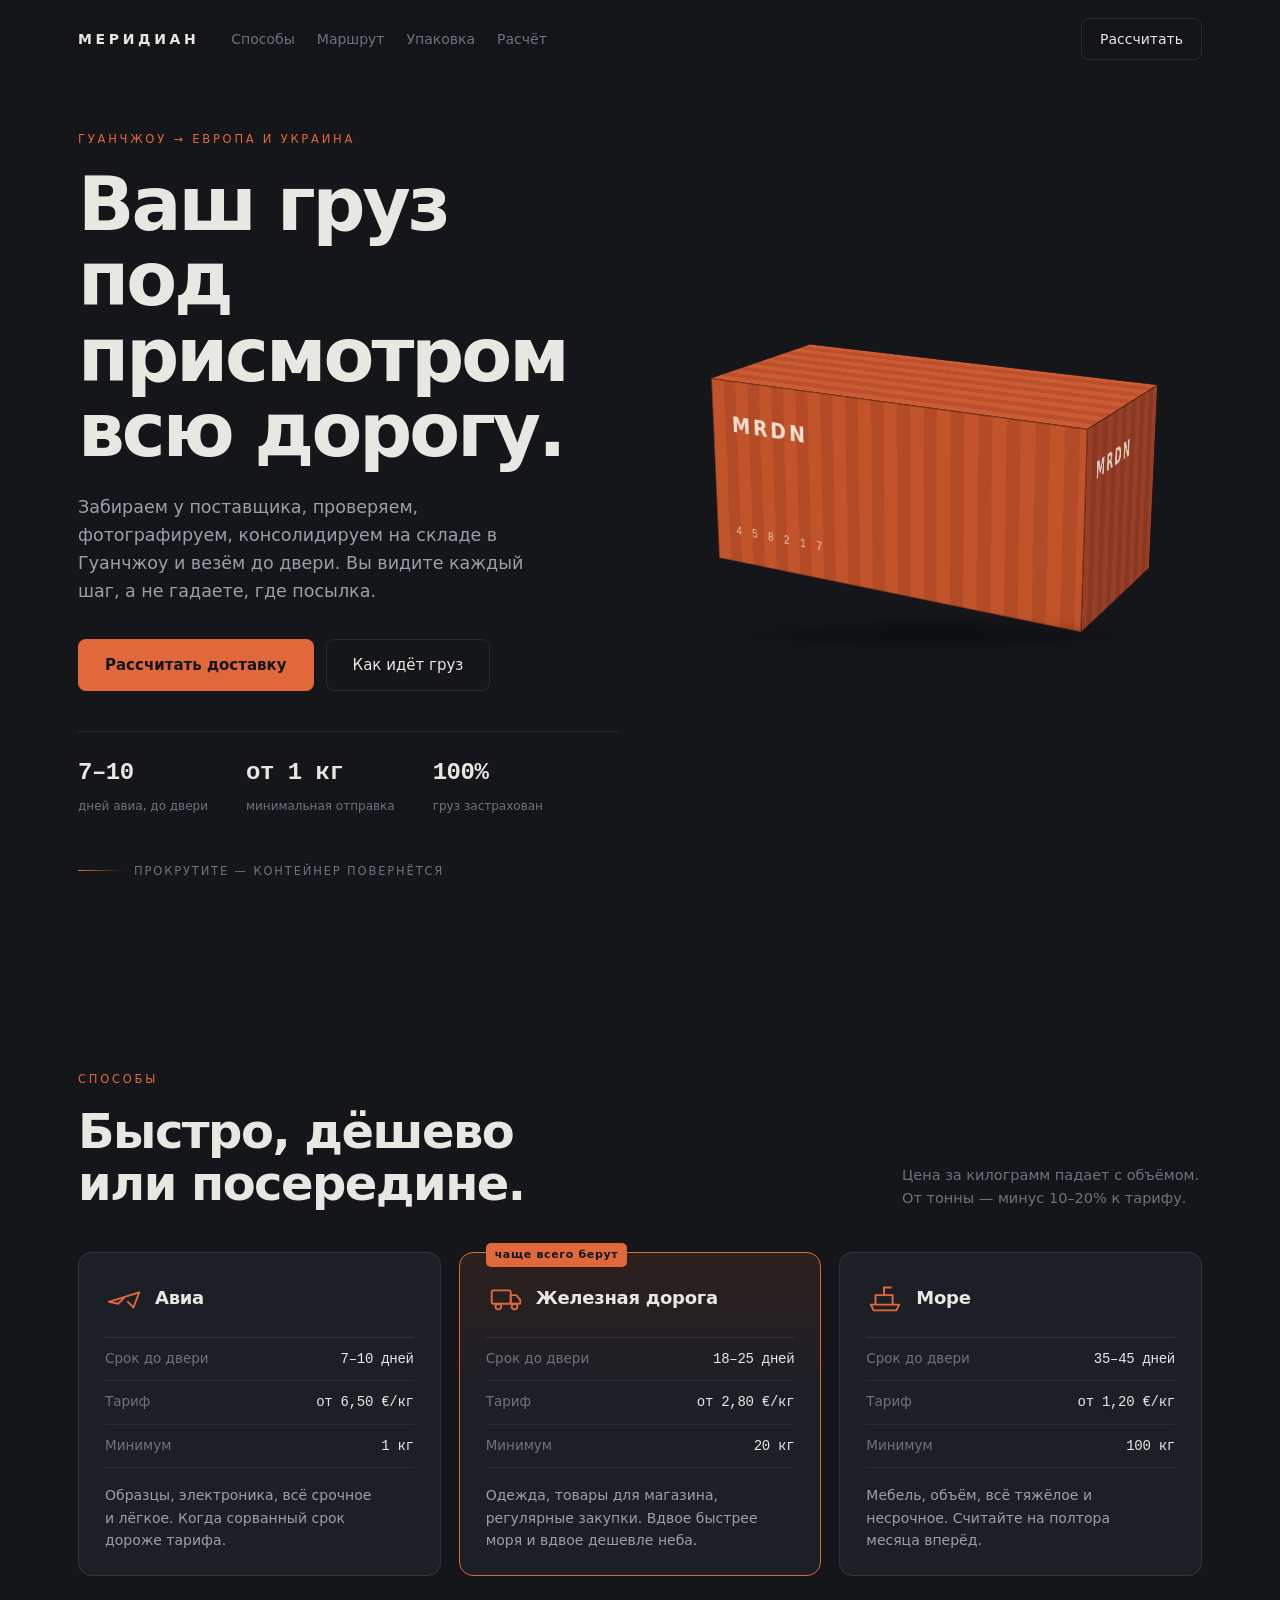
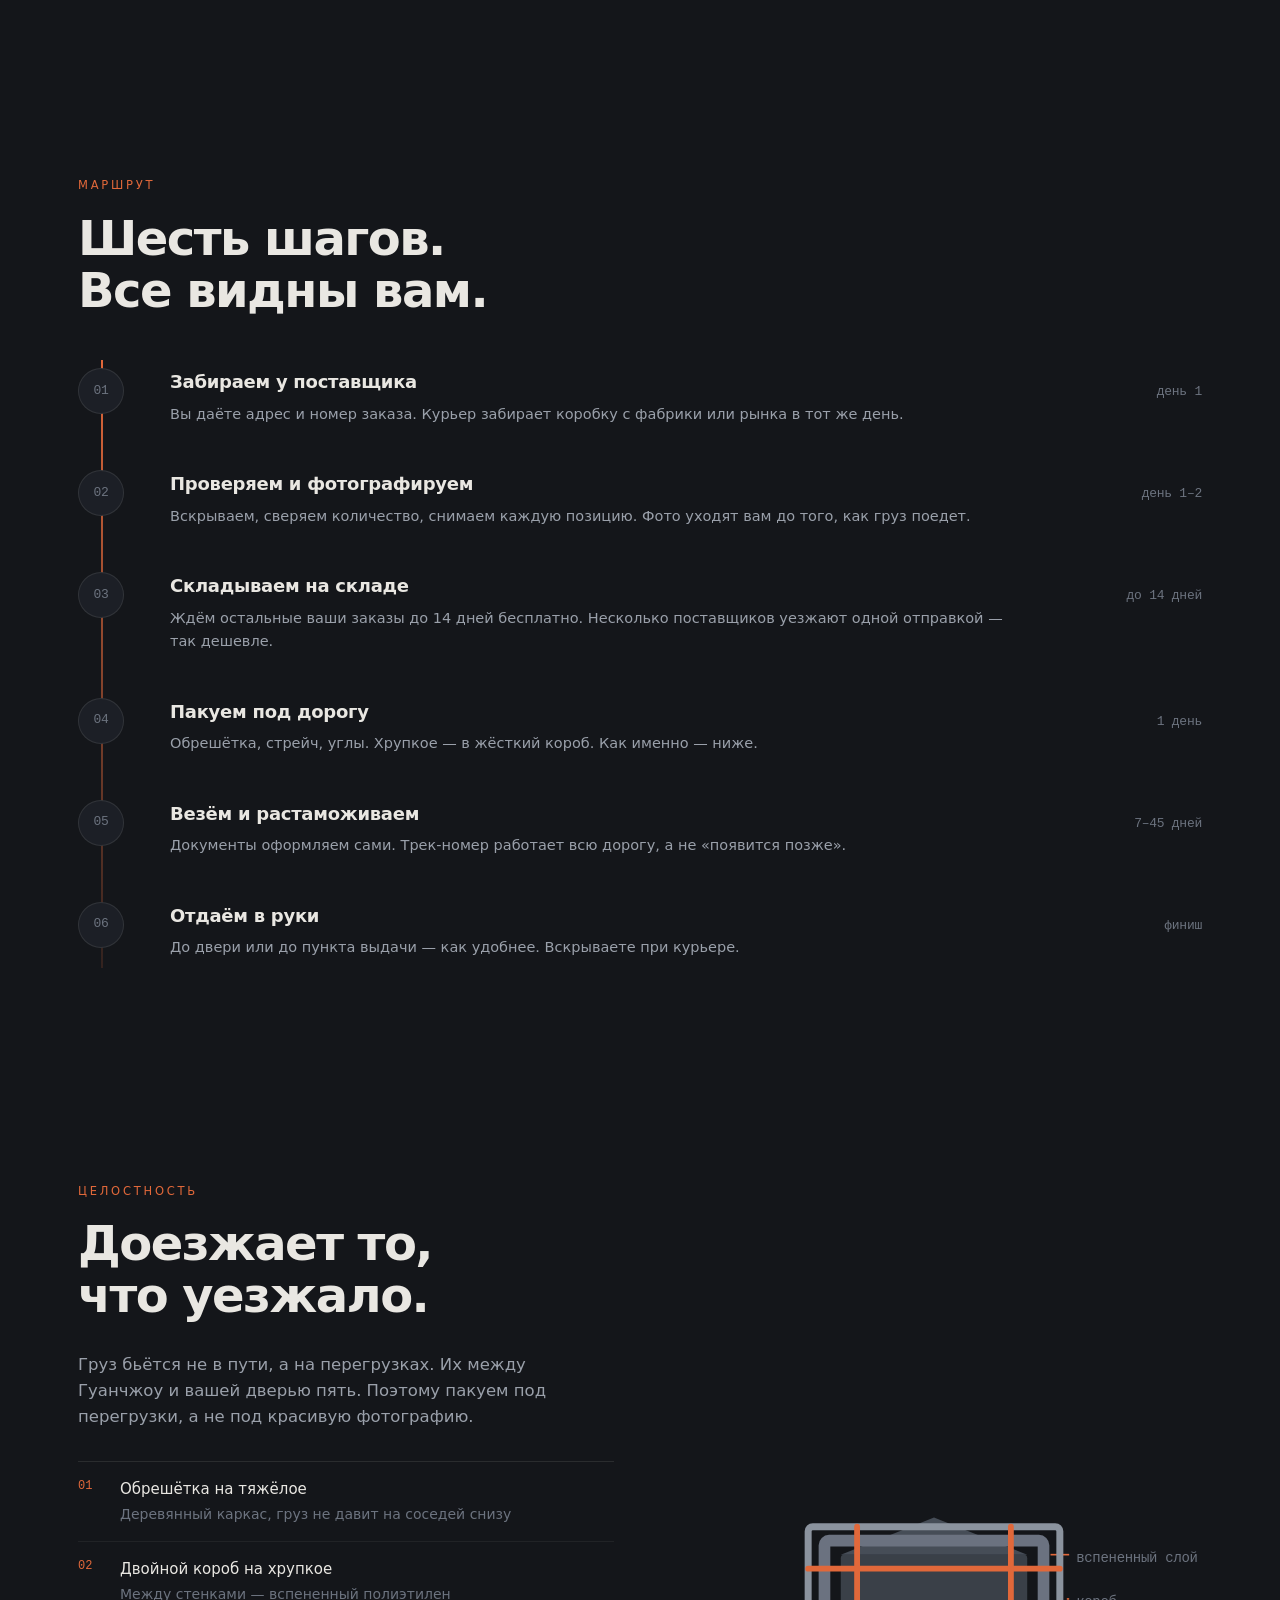
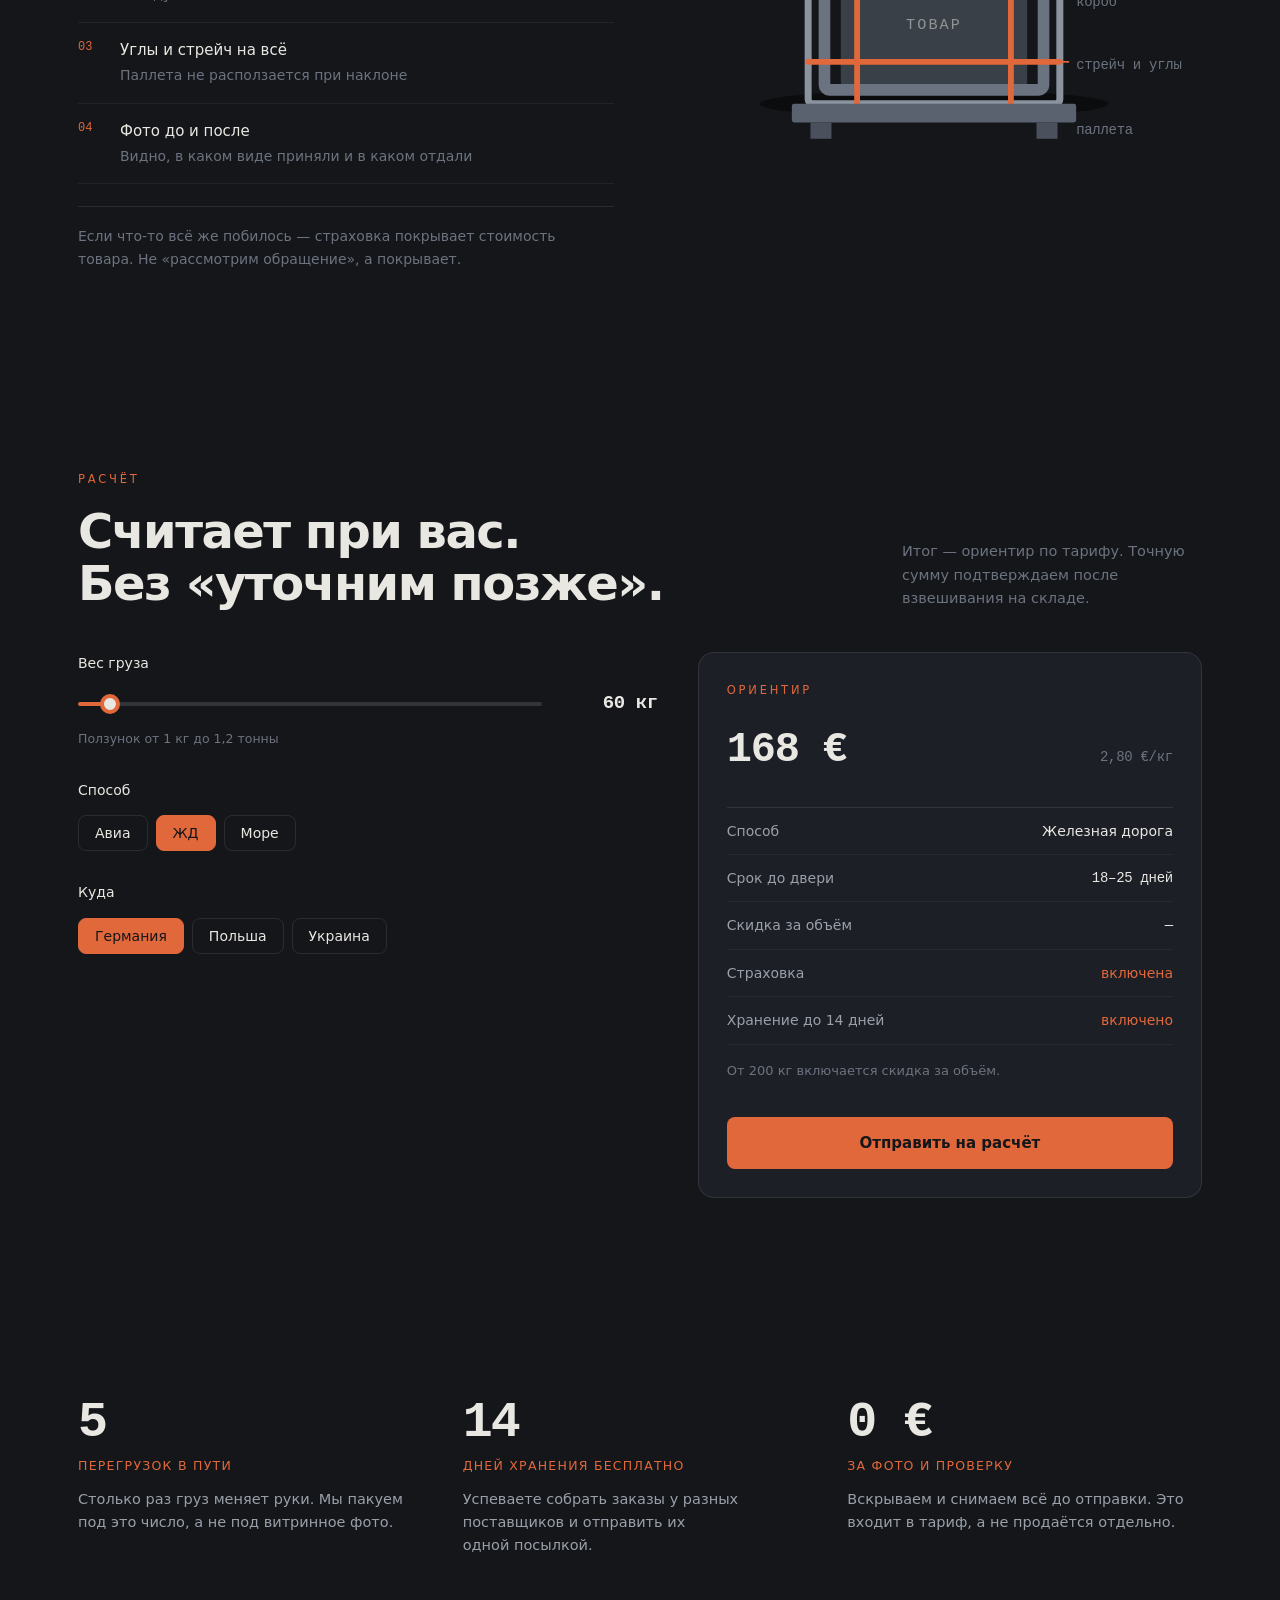
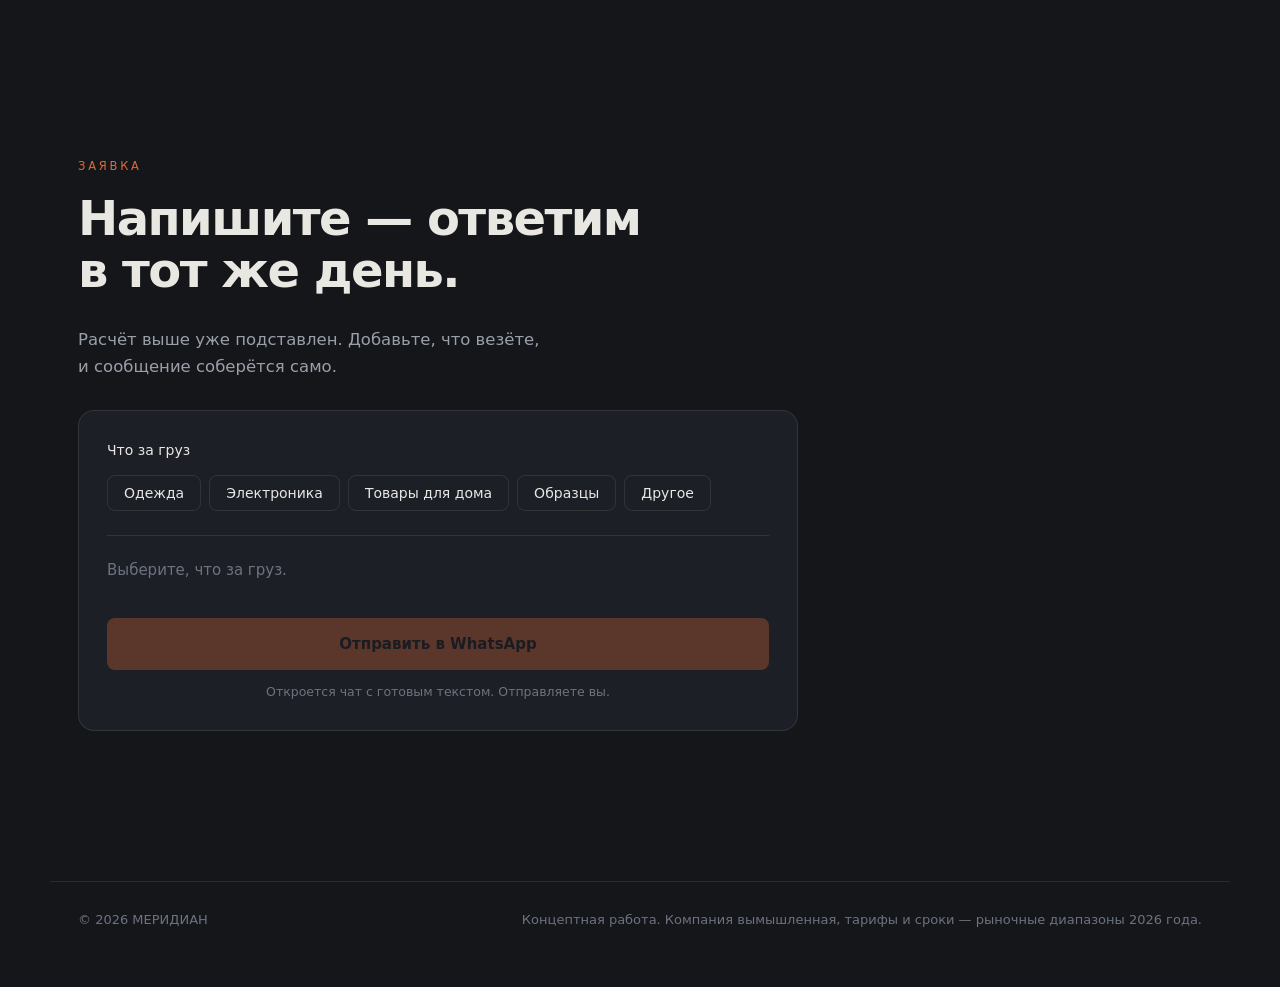
==== commit 168974a1: "Доступность: видимый фокус, тач, разметка svg Прогон по правилам Web Interface Guidelines (Vercel). " ====
--- a/cargo/index.html
+++ b/cargo/index.html
@@ -196,7 +196,7 @@
 
     <!-- Упаковка собирается слой за слоем по прокрутке -->
     <div class="pack">
-      <svg viewBox="0 0 460 400" aria-label="Как собирается упаковка">
+      <svg role="img" viewBox="0 0 460 400" aria-label="Как собирается упаковка">
         <ellipse cx="230" cy="356" rx="150" ry="12" fill="#000" opacity=".45"/>
         <g class="pk" style="--p:0">
           <rect x="150" y="228" width="160" height="112" rx="3" fill="#3A4048"/>
--- a/cargo/styles.css
+++ b/cargo/styles.css
@@ -4,6 +4,7 @@
    Цифры моноширинным — язык логистики: трек-номера, вес, сроки.
    ============================================================ */
 :root{
+  color-scheme:dark;
   --bg:#14161A;
   --surface:#1C1F26;
   --raise:#232730;
@@ -21,6 +22,28 @@
   --soft:cubic-bezier(.16,.84,.28,1);
 }
 *{margin:0;padding:0;box-sizing:border-box}
+
+/* --- Доступность: добавлено 2026-08-26 по правилам Vercel --- */
+
+/* Видимое кольцо фокуса. Без него человек, идущий по сайту с клавиатуры,
+   не видит, на чём стоит. :focus-visible, а не :focus — кольцо появляется
+   от Tab, но не выскакивает от обычного клика мышью. */
+:where(a,button,input,select,textarea,summary,[tabindex]):focus-visible{
+  outline:2px solid var(--acc);
+  outline-offset:3px;
+}
+
+/* Убирает паузу ~300 мс перед реакцией на тап (браузер ждёт второй тап для зума)
+   и синюю вспышку поверх кнопки в мобильном Safari. */
+html{-webkit-tap-highlight-color:transparent}
+:where(a,button,label,summary,[role=button],[role=tab],[role=radio]){touch-action:manipulation}
+
+/* balance не даёт заголовку оборваться одиноким словом на последней строке —
+   браузер сам подбирает, где переносить. pretty делает то же для абзацев. */
+h1,h2,h3{text-wrap:balance}
+p,li{text-wrap:pretty}
+
+
 html{scroll-behavior:smooth}
 body{font-family:var(--font);background:var(--bg);color:var(--text);
      line-height:1.6;-webkit-font-smoothing:antialiased;overflow-x:hidden}
@@ -199,7 +222,12 @@
 .field__row{display:flex;align-items:center;gap:20px}
 .field__hint{font-size:12.5px;color:var(--mute);margin-top:10px}
 input[type=range]{flex:1;-webkit-appearance:none;appearance:none;height:4px;border-radius:2px;
-  background:linear-gradient(90deg,var(--acc) var(--fill,5%),rgba(233,231,226,.14) var(--fill,5%));outline:none}
+  background:linear-gradient(90deg,var(--acc) var(--fill,5%),rgba(233,231,226,.14) var(--fill,5%))}
+/* Обводку у дорожки убираем, но взамен подсвечиваем бегунок — иначе
+   с клавиатуры не видно, что ползунок выбран. */
+input[type=range]:focus{outline:none}
+input[type=range]:focus-visible::-webkit-slider-thumb{box-shadow:0 0 0 3px var(--bg),0 0 0 5px var(--acc)}
+input[type=range]:focus-visible::-moz-range-thumb{box-shadow:0 0 0 3px var(--bg),0 0 0 5px var(--acc)}
 input[type=range]::-webkit-slider-thumb{-webkit-appearance:none;width:20px;height:20px;border-radius:50%;
   background:var(--text);cursor:pointer;border:4px solid var(--acc)}
 input[type=range]::-moz-range-thumb{width:20px;height:20px;border-radius:50%;background:var(--text);
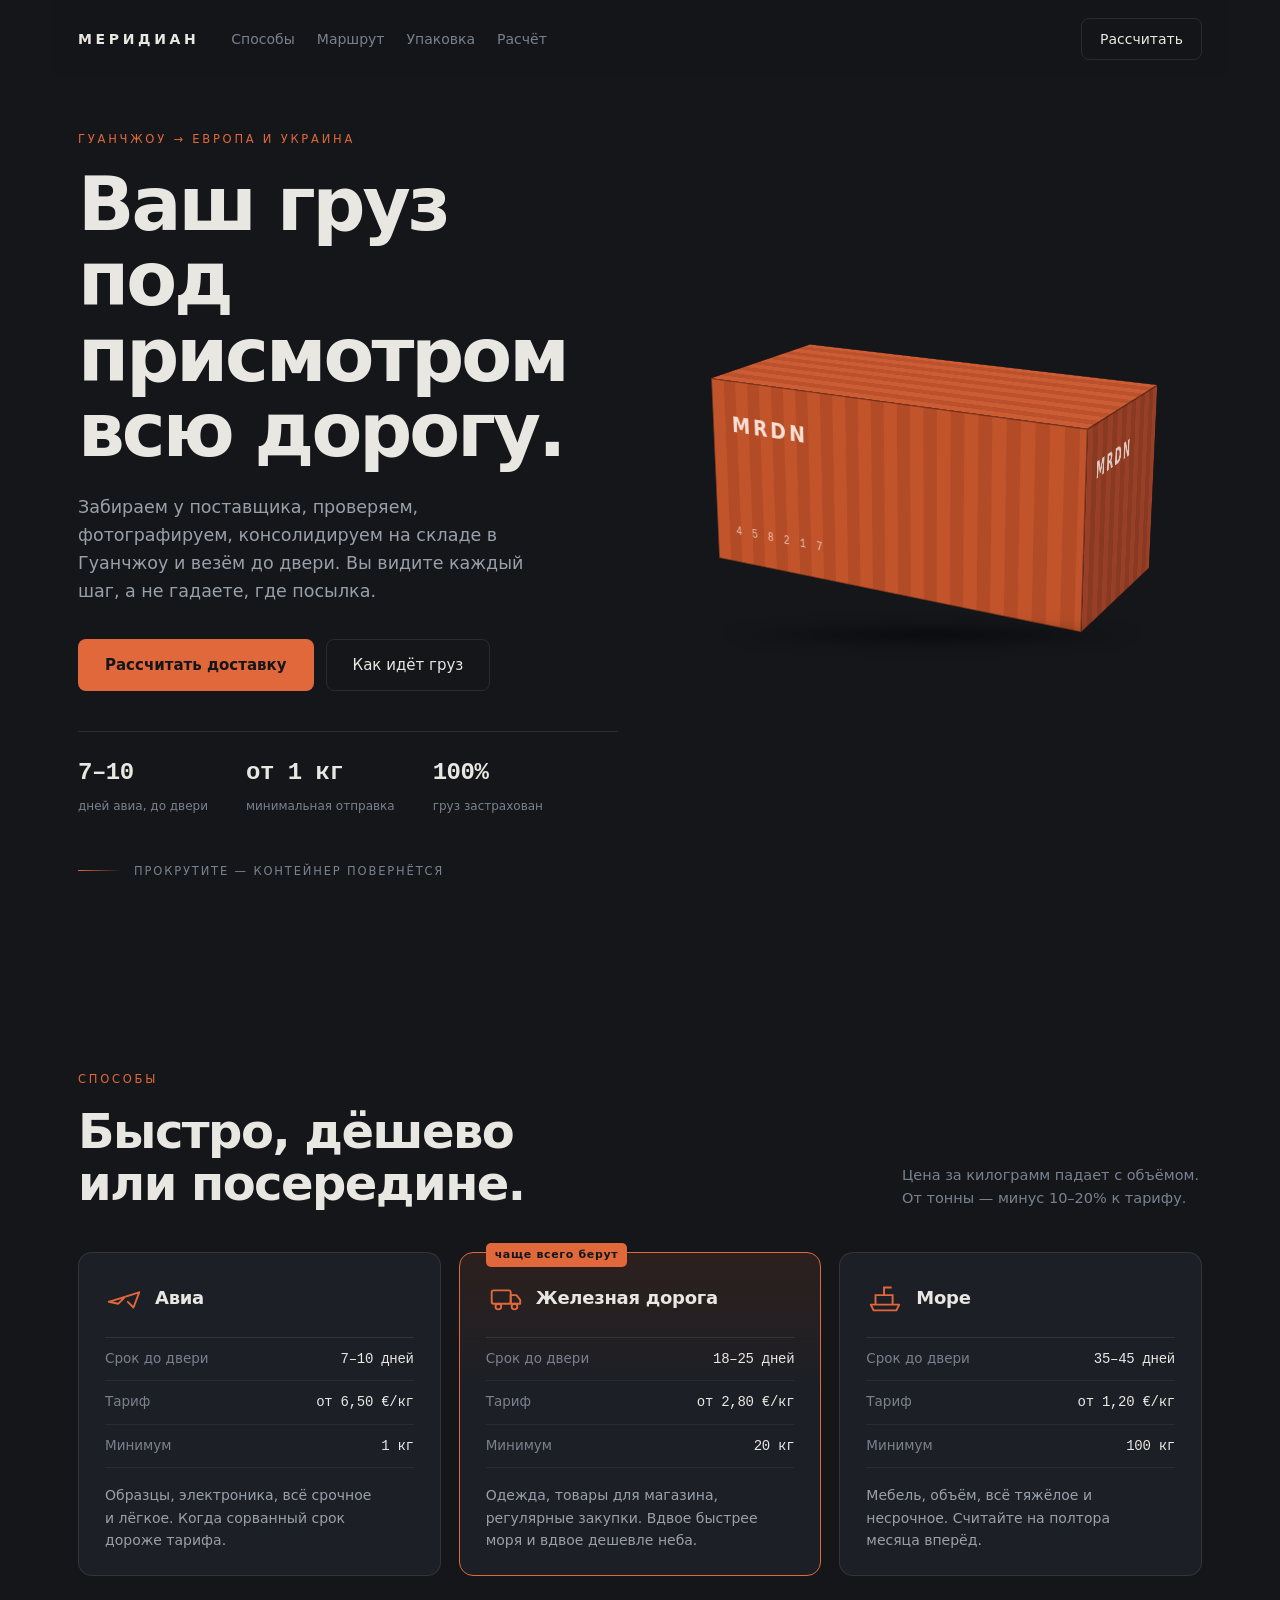
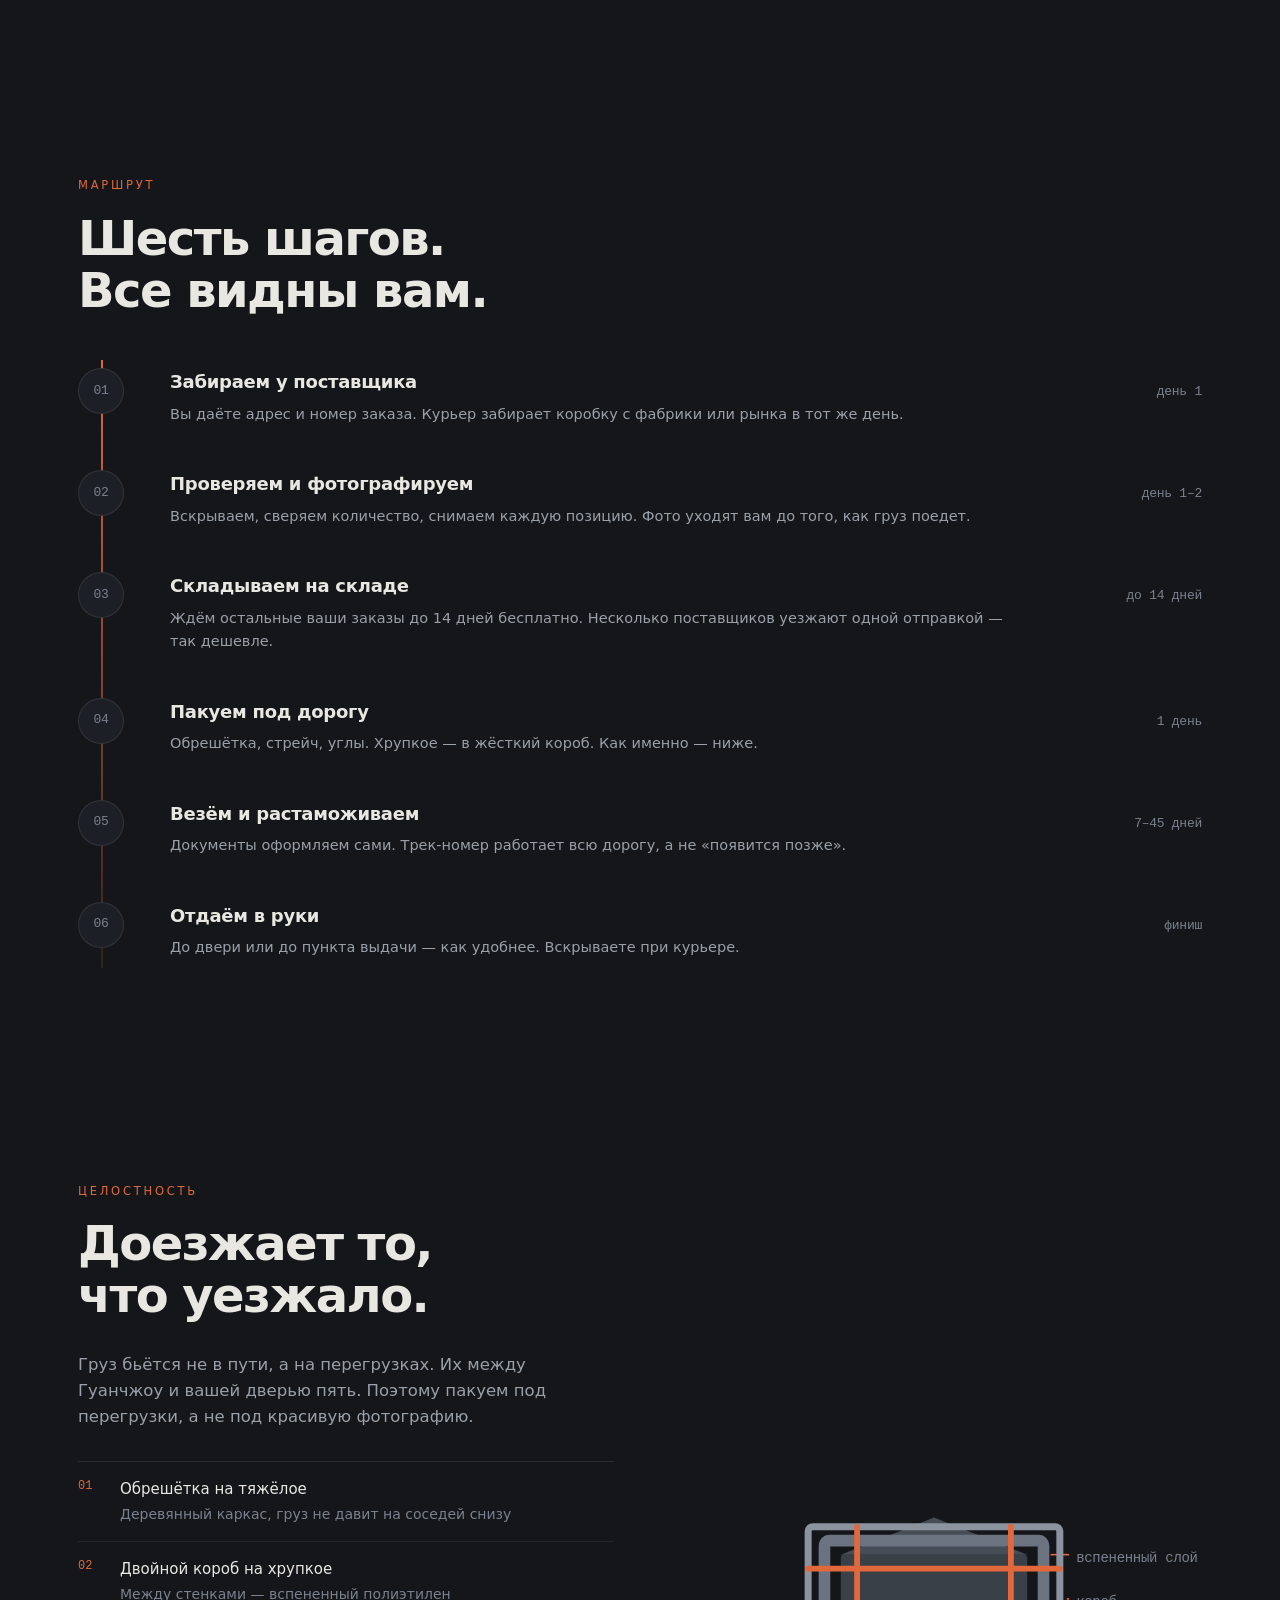
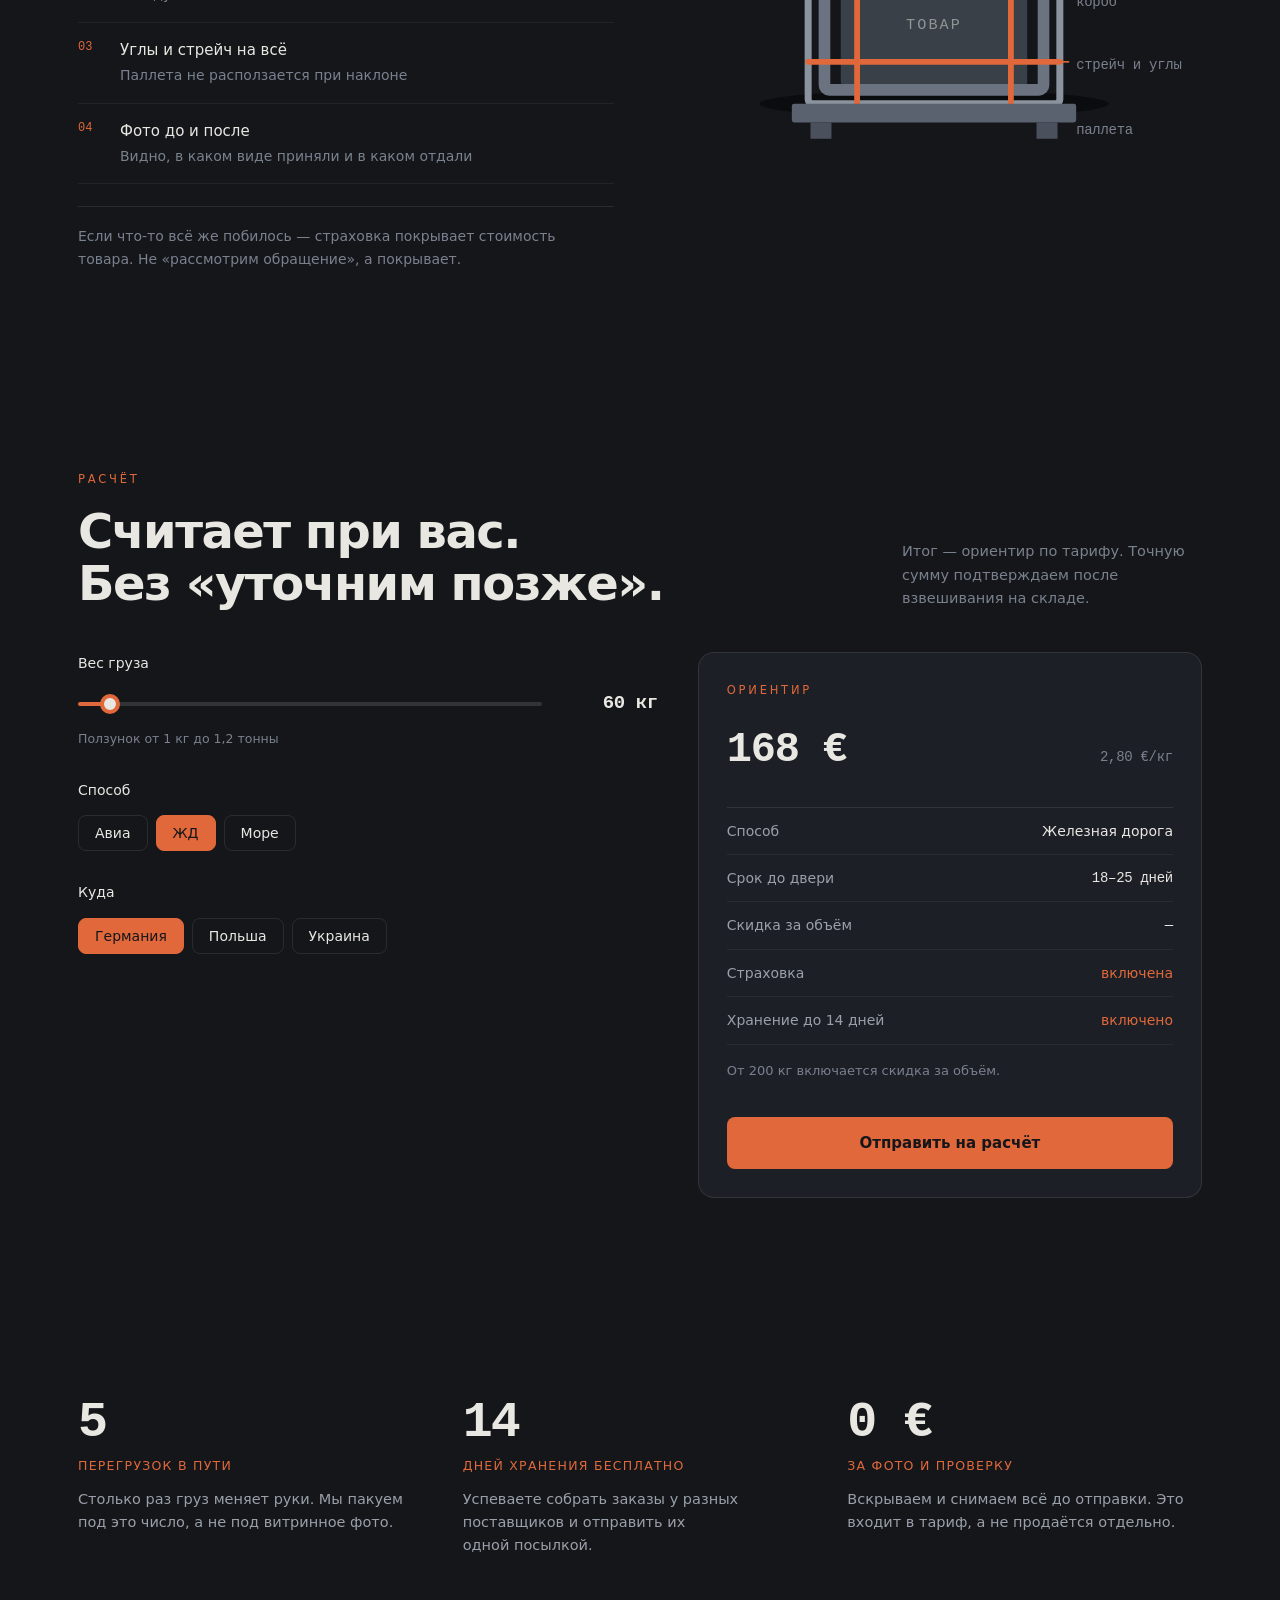
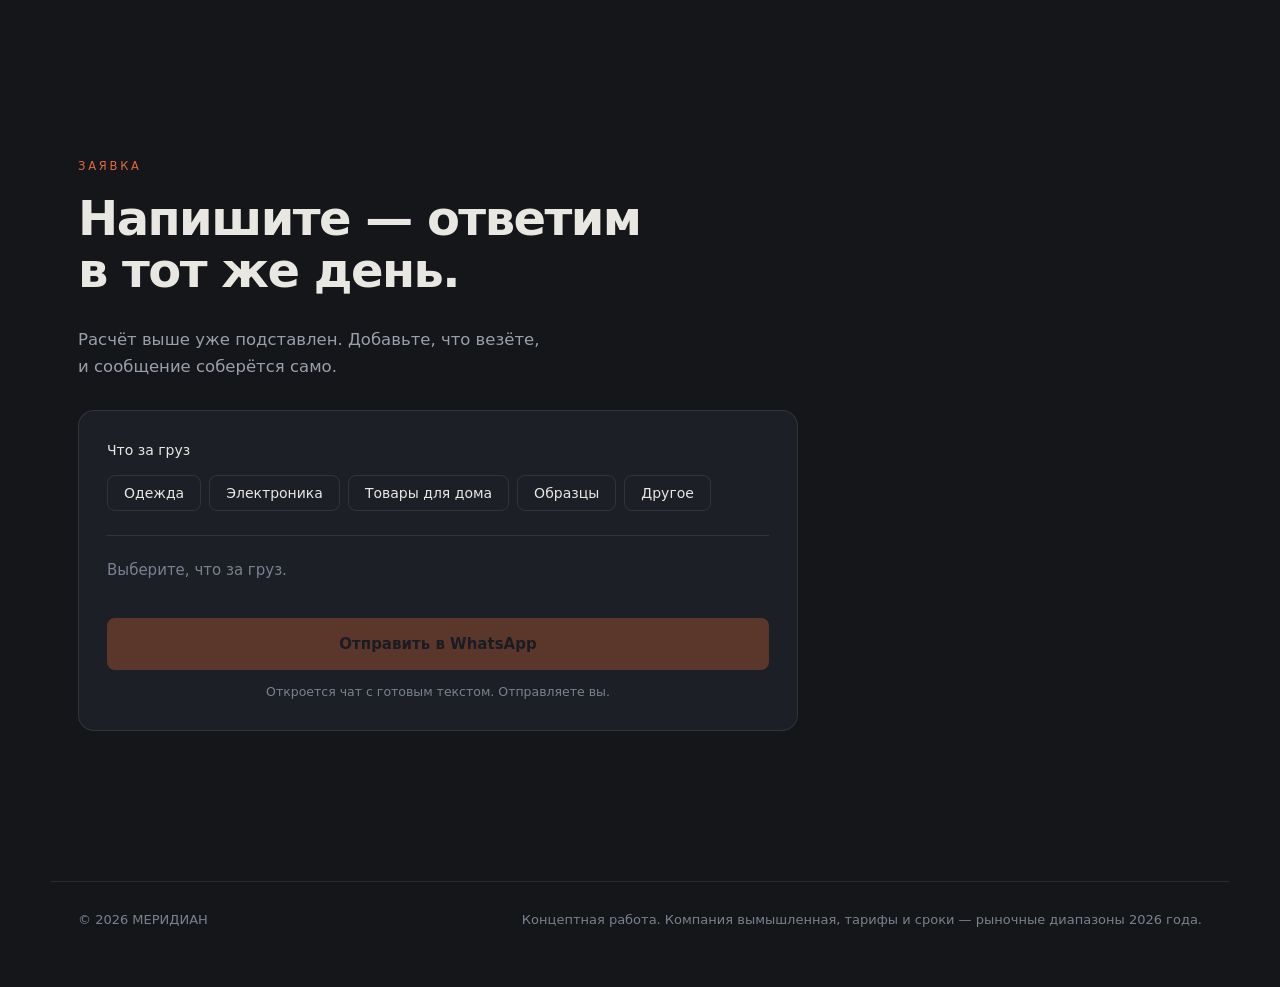
==== commit 1734eff1: "Карточки предпросмотра, страница 404, canonical и заголовок главной Пройден чеклист из 20 пунктов. З" ====
--- a/cargo/index.html
+++ b/cargo/index.html
@@ -11,6 +11,12 @@
 <meta property="og:type" content="website">
 <link rel="icon" href="data:image/svg+xml,<svg xmlns='http://www.w3.org/2000/svg' viewBox='0 0 32 32'><rect width='32' height='32' rx='8' fill='%2314161A'/><g stroke='%23E1683A' stroke-width='2.4' fill='none'><path d='M7 12h18M7 16h18M7 20h18'/></g></svg>">
 <link rel="stylesheet" href="styles.css">
+  <link rel="canonical" href="https://works-32x.pages.dev/cargo/">
+  <meta property="og:url" content="https://works-32x.pages.dev/cargo/">
+  <meta property="og:image" content="https://works-32x.pages.dev/cargo/og.jpg">
+  <meta property="og:image:width" content="1200">
+  <meta property="og:image:height" content="630">
+  <meta name="twitter:card" content="summary_large_image">
 </head>
 <body>
 
--- a/cargo/styles.css
+++ b/cargo/styles.css
@@ -10,7 +10,7 @@
   --raise:#232730;
   --text:#E9E7E2;
   --dim:#9AA0AA;
-  --mute:#6C737F;
+  --mute:#7A818E;
   --line:rgba(233,231,226,.10);
   --acc:#E1683A;          /* ржавый оранжевый контейнера, не неон */
   --acc-soft:rgba(225,104,58,.12);
@@ -42,6 +42,20 @@
    браузер сам подбирает, где переносить. pretty делает то же для абзацев. */
 h1,h2,h3{text-wrap:balance}
 p,li{text-wrap:pretty}
+
+/* Цель для пальца не должна быть меньше 44×44 — иначе человек промахивается.
+   Правило включается только на тач-экранах: `pointer: coarse` — это «указатель
+   грубый», то есть палец. На мыши курсор точный, и подгонять высоту незачем,
+   поэтому вид на компьютере остаётся ровно таким, как нарисован. */
+@media (pointer: coarse){
+  :where(.btn,.chip,.nav__cta){
+    min-height:44px;
+    display:inline-flex;
+    align-items:center;
+    justify-content:center;
+  }
+}
+
 
 
 html{scroll-behavior:smooth}
@@ -314,3 +328,20 @@
   .box{transform:rotateX(-14deg) rotateY(-24deg)}
   .step__n{background:var(--acc);color:#14161A;border-color:var(--acc)}
 }
+
+/* ============================================================
+   ОБЩИЙ ВЫКЛЮЧАТЕЛЬ ДВИЖЕНИЯ
+   Отдельные правила легко забыть обернуть — а человеку, которому
+   от движения плохо, хватит одного пропущенного. Глушим всё разом:
+   и написанное, и то, что допишем потом.
+   Не 0, а 0.01ms — чтобы события вроде transitionend всё ещё
+   срабатывали и ничего не зависло на полпути.
+   ============================================================ */
+@media (prefers-reduced-motion:reduce){
+  *,*::before,*::after{
+    animation-duration:.01ms!important;
+    animation-iteration-count:1!important;
+    transition-duration:.01ms!important;
+    scroll-behavior:auto!important;
+  }
+}
